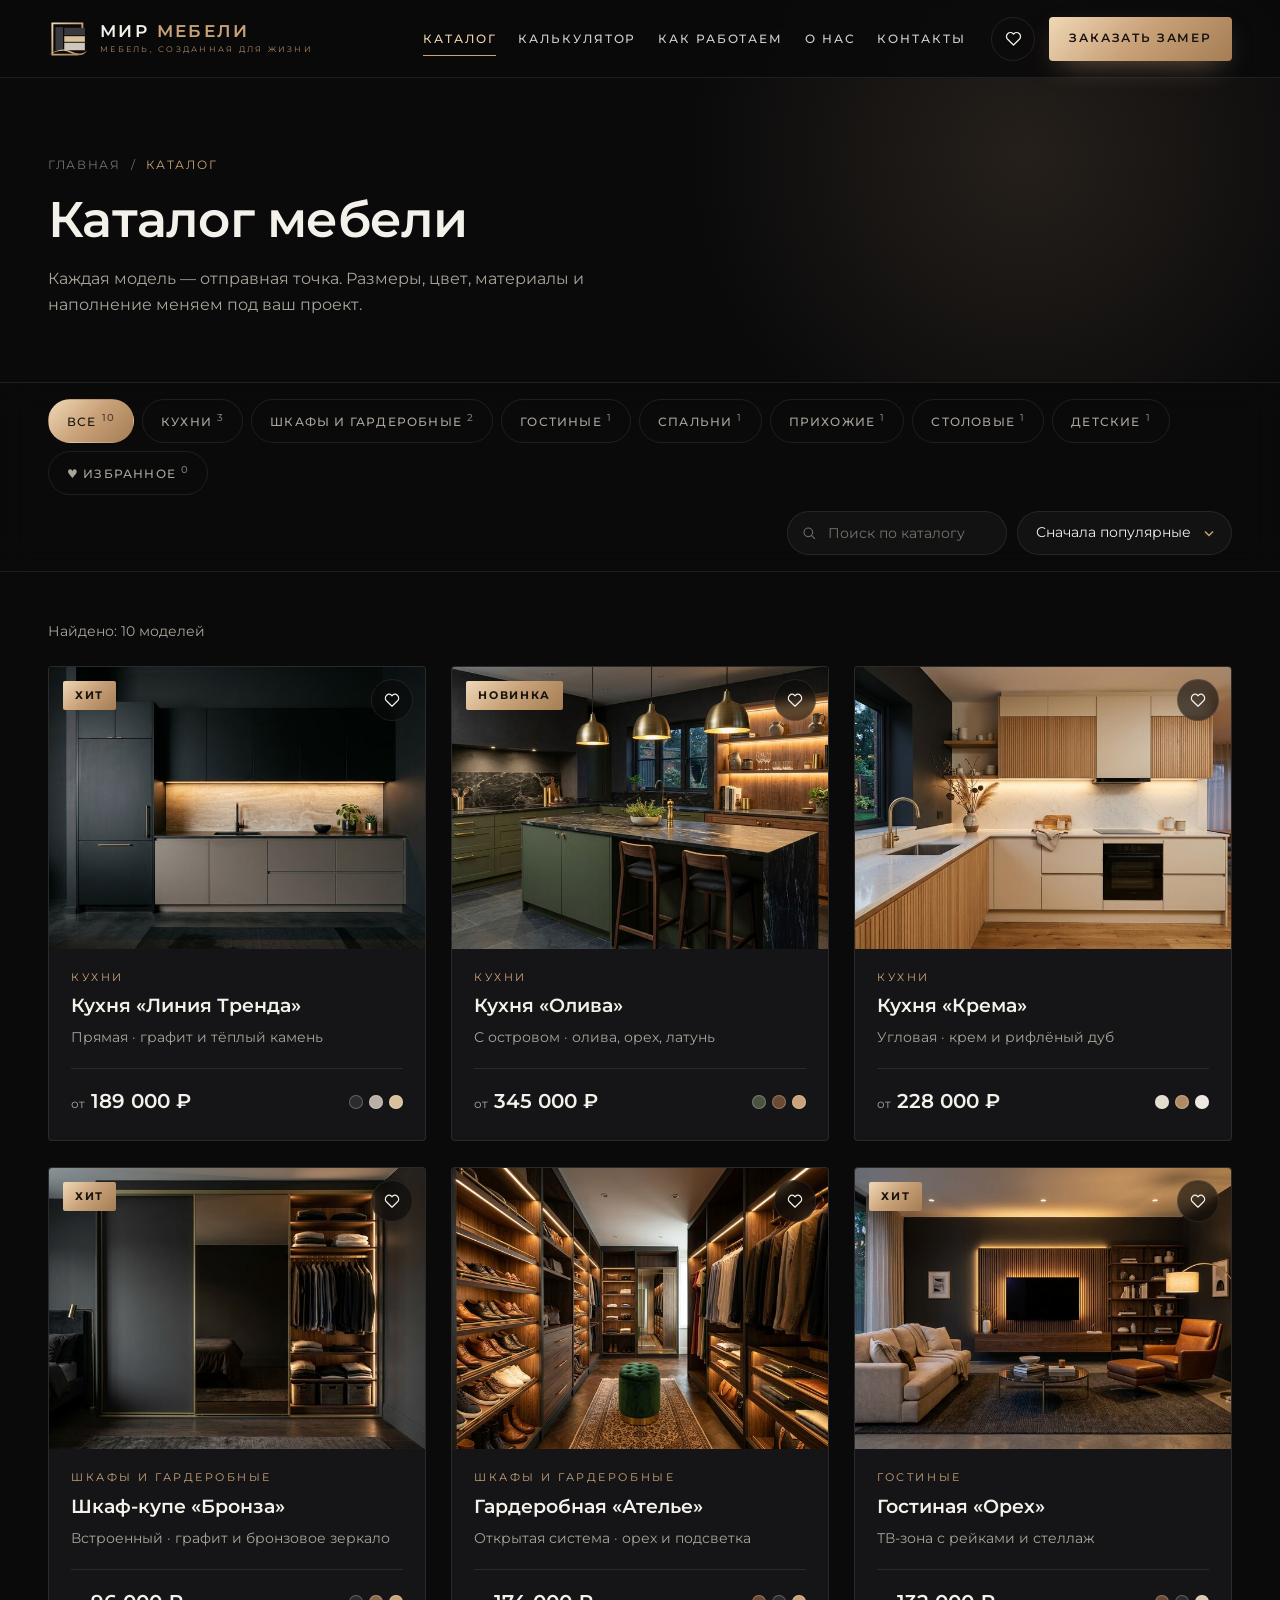
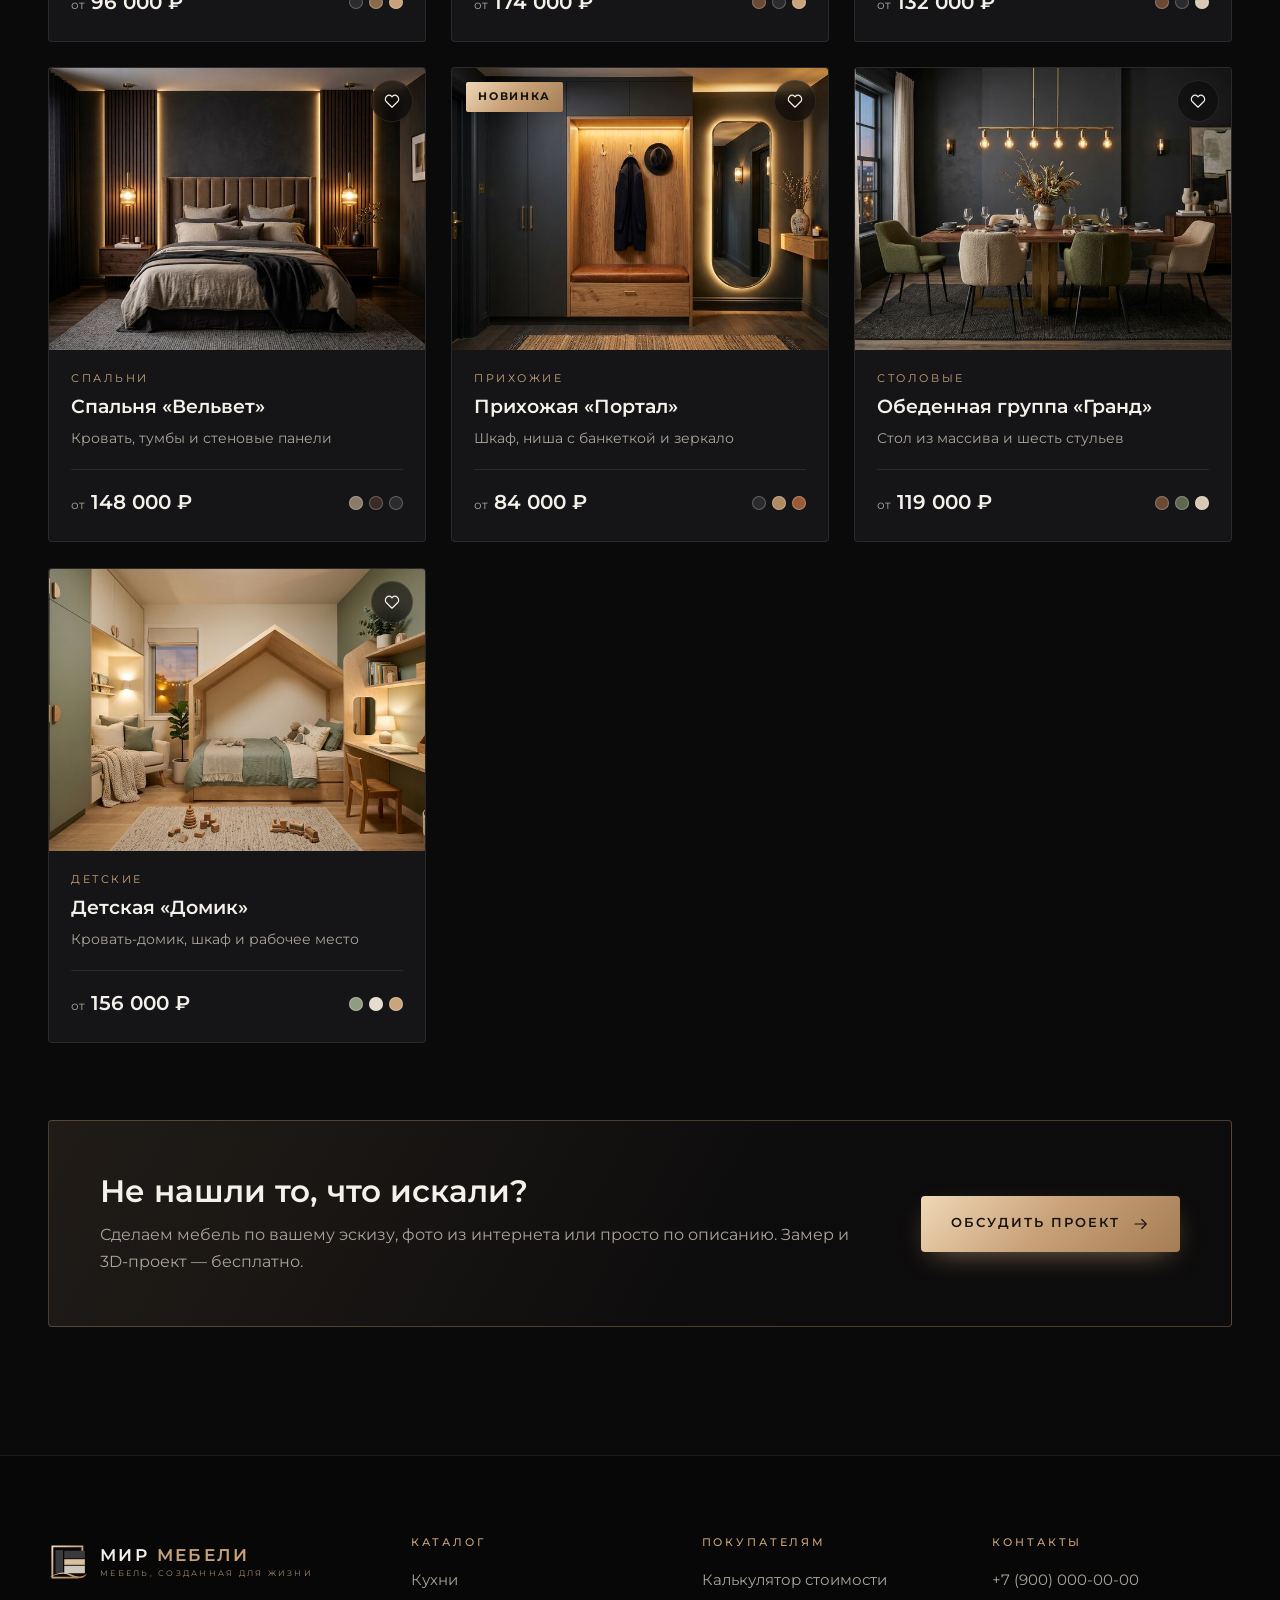
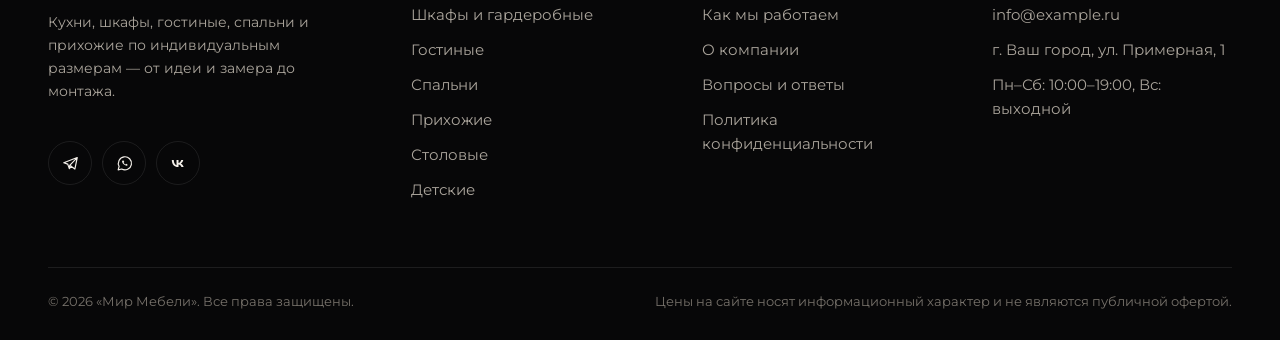
==== catalog.html @ 3d93b3b6 "Сайт «Мир Мебели»: интерактивная главная, каталог, политика конфиденциальности Co-authored-by: arena" ====
<!DOCTYPE html>
<html lang="ru">
<head>
  <meta charset="utf-8">
  <meta name="viewport" content="width=device-width, initial-scale=1">
  <title>Каталог мебели — Мир Мебели</title>
  <meta name="description" content="Каталог «Мир Мебели»: кухни, шкафы и гардеробные, гостиные, спальни, прихожие, столовые и детские. Любую модель адаптируем под ваши размеры.">
  <meta name="theme-color" content="#0a0a0b">
  <meta property="og:type" content="website">
  <meta property="og:title" content="Каталог мебели — Мир Мебели">
  <meta property="og:description" content="Каталог «Мир Мебели»: кухни, шкафы и гардеробные, гостиные, спальни, прихожие, столовые и детские. Любую модель адаптируем под ваши размеры.">
  <meta property="og:image" content="assets/img/kitchen-graphite.jpg">
  <link rel="icon" href="favicon.svg" type="image/svg+xml">
  <link rel="preload" href="assets/fonts/montserrat-cyrillic-wght-normal.woff2" as="font" type="font/woff2" crossorigin>
  <link rel="stylesheet" href="css/style.css">
  <script>document.documentElement.classList.add('js')</script>
</head>
<body>
<svg width="0" height="0" style="position:absolute" aria-hidden="true" focusable="false">
  <defs>
    <linearGradient id="lg-gold" x1="0" y1="0" x2="1" y2="1">
      <stop offset="0" stop-color="#f0d8b6"/><stop offset=".5" stop-color="#c9a27a"/><stop offset="1" stop-color="#a07850"/>
    </linearGradient>
    <symbol id="i-logo" viewBox="0 0 64 64">
      <path d="M55 15V7H7v50h41" fill="none" stroke="url(#lg-gold)" stroke-width="3"/>
      <rect x="12" y="13" width="12" height="37" fill="#3a3a3e"/>
      <rect x="26" y="14" width="33" height="12" fill="#3a3a3e"/>
      <rect x="26" y="27.5" width="33" height="9" fill="#d9bf9a"/>
      <rect x="26" y="38" width="33" height="12" fill="#cfc7bc"/>
      <path d="M1 57c9-5 17-9 26-8s15 6 23 6c6 0 10-2 13-5-3 5-7 8-13 8-9 0-15-6-23-7S10 53 1 57z" fill="url(#lg-gold)"/>
    </symbol>
    <symbol id="i-arrow" viewBox="0 0 24 24"><path d="M4 12h15m-6-6 6 6-6 6" fill="none" stroke="currentColor" stroke-width="1.6" stroke-linecap="round" stroke-linejoin="round"/></symbol>
    <symbol id="i-heart" viewBox="0 0 24 24"><path d="M12 20.3 4.6 13a4.9 4.9 0 0 1 0-7 5 5 0 0 1 7 0l.4.5.4-.5a5 5 0 0 1 7 0 4.9 4.9 0 0 1 0 7z" stroke="currentColor" stroke-width="1.6" stroke-linejoin="round"/></symbol>
    <symbol id="i-phone" viewBox="0 0 24 24"><path d="M6.5 3.5h3l1.5 4-2 1.4a12 12 0 0 0 6.1 6.100l1.4-2 4 1.500v3a2 2 0 0 1-2.2 2A17 17 0 0 1 4.5 5.700a2 2 0 0 1 2-2.200z" fill="none" stroke="currentColor" stroke-width="1.6" stroke-linejoin="round"/></symbol>
    <symbol id="i-mail" viewBox="0 0 24 24"><path d="M3.5 6h17v12h-17zm0 .500 8.5 6.5 8.5-6.5" fill="none" stroke="currentColor" stroke-width="1.6" stroke-linejoin="round"/></symbol>
    <symbol id="i-pin" viewBox="0 0 24 24"><path d="M12 21s7-6.2 7-11.500a7 7 0 0 0-14 0C5 14.8 12 21 12 21z" fill="none" stroke="currentColor" stroke-width="1.6" stroke-linejoin="round"/><circle cx="12" cy="9.5" r="2.5" fill="none" stroke="currentColor" stroke-width="1.6"/></symbol>
    <symbol id="i-clock" viewBox="0 0 24 24"><circle cx="12" cy="12" r="8.5" fill="none" stroke="currentColor" stroke-width="1.6"/><path d="M12 7.500V12l3 2" fill="none" stroke="currentColor" stroke-width="1.6" stroke-linecap="round"/></symbol>
    <symbol id="i-close" viewBox="0 0 24 24"><path d="m5 5 14 14M19 5 5 19" fill="none" stroke="currentColor" stroke-width="1.6" stroke-linecap="round"/></symbol>
    <symbol id="i-check" viewBox="0 0 24 24"><path d="m5 12.5 4.5 4.500L19 7.5" fill="none" stroke="currentColor" stroke-width="1.8" stroke-linecap="round" stroke-linejoin="round"/></symbol>
    <symbol id="i-up" viewBox="0 0 24 24"><path d="M12 20V5m-6 6 6-6 6 6" fill="none" stroke="currentColor" stroke-width="1.6" stroke-linecap="round" stroke-linejoin="round"/></symbol>
    <symbol id="i-search" viewBox="0 0 24 24"><circle cx="11" cy="11" r="6.5" fill="none" stroke="currentColor" stroke-width="1.6"/><path d="m16 16 4.5 4.5" stroke="currentColor" stroke-width="1.6" stroke-linecap="round"/></symbol>
    <symbol id="i-bulb" viewBox="0 0 24 24"><path d="M9 17.500h6M10 20.500h4M12 3.500a6 6 0 0 0-3.5 10.900c.600.5 1 1.2 1 2v1.100h5v-1.100c0-.800.4-1.5 1-2A6 6 0 0 0 12 3.500z" fill="none" stroke="currentColor" stroke-width="1.6" stroke-linecap="round" stroke-linejoin="round"/></symbol>
    <symbol id="i-shuffle" viewBox="0 0 24 24"><path d="M3 7h3.500c1.5 0 2.8.700 3.6 1.900l3.8 6.200c.800 1.2 2.1 1.9 3.6 1.900H21m-3-3 3 3-3 3M3 17h3.500c1.2 0 2.3-.500 3.1-1.300M14.4 8.300c.800-.800 1.9-1.3 3.1-1.300H21m-3-3 3 3-3 3" fill="none" stroke="currentColor" stroke-width="1.6" stroke-linecap="round" stroke-linejoin="round"/></symbol>
    <symbol id="i-tg" viewBox="0 0 24 24"><path d="M20.5 4.5 3.5 11l5 1.800m12-8.3-9.5 9.800m9.5-9.8-3 14.5-6.5-4.700m0 0-.500 4.2 2.7-2.800M8.5 12.800l2 5.7" fill="none" stroke="currentColor" stroke-width="1.5" stroke-linejoin="round" stroke-linecap="round"/></symbol>
    <symbol id="i-wa" viewBox="0 0 24 24"><path d="M4 20l1.2-4.300A8.3 8.3 0 1 1 8.4 19z" fill="none" stroke="currentColor" stroke-width="1.5" stroke-linejoin="round"/><path d="M9 8.500c-.300 1.5.5 3.2 2 4.600s3 2 4.5 1.700l.300-1.5-1.8-.900-.800.800c-.800-.300-1.9-1.3-2.3-2.200l.800-.800-.900-1.900z" fill="currentColor"/></symbol>
    <symbol id="i-vk" viewBox="0 0 24 24"><path d="M3.5 7.500c.200 5.5 3.2 9 8 9h.500v-3.200c1.8.2 3.1 1.5 3.7 3.200h2.800c-.700-2.5-2.4-3.9-3.5-4.4 1.1-.700 2.6-2.2 3-4.600h-2.500c-.500 1.9-2 3.6-3.5 3.800V7.500H9.500v6.600C8 13.7 6.1 11.9 6 7.500z" fill="currentColor"/></symbol>
    <symbol id="i-ruler" viewBox="0 0 48 48"><path d="M6 31 31 6l11 11-25 25zM13 24l4 4m1-9 3 3m2-8 4 4m1-9 3 3" fill="none" stroke="currentColor" stroke-width="1.8" stroke-linejoin="round" stroke-linecap="round"/></symbol>
    <symbol id="i-cube" viewBox="0 0 48 48"><path d="M24 5 7 14.500v19L24 43l17-9.500v-19zM7 14.5 24 24l17-9.500M24 24v19" fill="none" stroke="currentColor" stroke-width="1.8" stroke-linejoin="round"/></symbol>
    <symbol id="i-truck" viewBox="0 0 48 48"><path d="M4 12h24v21H4zm24 7h8l8 8v6H28z" fill="none" stroke="currentColor" stroke-width="1.8" stroke-linejoin="round"/><circle cx="13" cy="35" r="4" fill="#151517" stroke="currentColor" stroke-width="1.8"/><circle cx="35" cy="35" r="4" fill="#151517" stroke="currentColor" stroke-width="1.8"/></symbol>
    <symbol id="i-shield" viewBox="0 0 48 48"><path d="M24 5 8 11v11c0 10 6.5 17.5 16 21 9.5-3.5 16-11 16-21V11z" fill="none" stroke="currentColor" stroke-width="1.8" stroke-linejoin="round"/><path d="m17 24 5 5 9-10" fill="none" stroke="currentColor" stroke-width="1.8" stroke-linecap="round" stroke-linejoin="round"/></symbol>
  </defs>
</svg>

<a class="skip-link" href="#main">Перейти к содержимому</a>
<div class="progress" aria-hidden="true"><i></i></div>

<header class="header header--solid" data-header>
  <div class="container header__inner">
    <a class="logo" href="index.html" aria-label="Мир Мебели — на главную">
        <svg class="logo__mark" aria-hidden="true"><use href="#i-logo"/></svg>
        <span class="logo__text">
          <span class="logo__name">Мир <b>Мебели</b></span>
          <span class="logo__tag">Мебель, созданная для жизни</span>
        </span>
      </a>
    <nav class="nav" aria-label="Основное меню">
      <ul class="nav__list">
          <li><a class="nav__link is-active" href="catalog.html" aria-current="page">Каталог</a></li>
          <li><a class="nav__link" href="index.html#calc">Калькулятор</a></li>
          <li><a class="nav__link" href="index.html#process">Как работаем</a></li>
          <li><a class="nav__link" href="index.html#about">О нас</a></li>
          <li><a class="nav__link" href="index.html#contacts">Контакты</a></li>
      </ul>
    </nav>
    <div class="header__actions">
      <a class="header__phone" href="tel:+79000000000" data-site="phone">+7 (900) 000-00-00</a>
      <a class="icon-btn" href="catalog.html?fav=1" aria-label="Избранное" title="Избранное">
        <svg aria-hidden="true" fill="none"><use href="#i-heart"/></svg>
        <span class="icon-btn__count" data-fav-count aria-hidden="true">0</span>
      </a>
      <button class="btn btn--gold btn--sm" type="button" data-open-request="Заявка на замер">Заказать замер</button>
      <button class="burger" type="button" aria-label="Меню" aria-expanded="false" aria-controls="mobile-menu" data-burger><i></i><i></i><i></i></button>
    </div>
  </div>
</header>

<div class="mobile-menu" id="mobile-menu" data-mobile-menu>
  <nav aria-label="Мобильное меню">
    <ul class="mobile-menu__list">
      <li><a href="catalog.html"><span>01</span>Каталог</a></li>
      <li><a href="index.html#calc"><span>02</span>Калькулятор</a></li>
      <li><a href="index.html#process"><span>03</span>Как работаем</a></li>
      <li><a href="index.html#about"><span>04</span>О нас</a></li>
      <li><a href="index.html#contacts"><span>05</span>Контакты</a></li>
    </ul>
  </nav>
  <div class="mobile-menu__foot">
    <a class="mobile-menu__phone" href="tel:+79000000000" data-site="phone">+7 (900) 000-00-00</a>
    <button class="btn btn--gold btn--block" type="button" data-open-request="Заявка на замер">Заказать замер</button>
  </div>
</div>

<main id="main">
  <section class="page-head">
    <div class="container page-head__inner">
      <nav class="crumbs" aria-label="Хлебные крошки"><a href="index.html">Главная</a><span aria-hidden="true">/</span><span aria-current="page" data-catalog-crumb>Каталог</span></nav>
      <h1 class="h2" data-catalog-title>Каталог мебели</h1>
      <p class="lead">Каждая модель — отправная точка. Размеры, цвет, материалы и наполнение меняем под ваш проект.</p>
    </div>
  </section>

  <div class="toolbar">
    <div class="container toolbar__inner">
      <div class="tabs" data-catalog-tabs aria-label="Категории"></div>
      <div class="toolbar__right">
        <label class="search"><span class="visually-hidden">Поиск по каталогу</span><svg aria-hidden="true"><use href="#i-search"/></svg><input class="input" type="search" placeholder="Поиск по каталогу" data-catalog-search></label>
        <label><span class="visually-hidden">Сортировка</span>
          <select class="select" data-catalog-sort>
            <option value="popular">Сначала популярные</option>
            <option value="price-asc">Сначала дешевле</option>
            <option value="price-desc">Сначала дороже</option>
            <option value="name">По названию</option>
          </select>
        </label>
      </div>
    </div>
  </div>

  <section class="section" style="padding-top:clamp(28px,4vw,48px)">
    <div class="container">
      <div class="catalog-meta"><span data-catalog-count aria-live="polite"></span></div>
      <div class="grid-products" data-catalog-grid></div>
      <noscript><p class="muted">Для работы каталога включите JavaScript в браузере.</p></noscript>

      <div class="banner" data-reveal>
        <div style="display:grid;gap:12px">
          <h2 class="h3" style="font-size:clamp(22px,2.4vw,32px)">Не нашли то, что искали?</h2>
          <p class="muted">Сделаем мебель по вашему эскизу, фото из интернета или просто по описанию. Замер и 3D-проект — бесплатно.</p>
        </div>
        <button class="btn btn--gold" type="button" data-open-request="Мебель по моему проекту">Обсудить проект <svg class="i-arrow" aria-hidden="true"><use href="#i-arrow"/></svg></button>
      </div>
    </div>
  </section>
</main>

<footer class="footer">
  <div class="container">
    <div class="footer__top">
      <div class="footer__brand">
        <a class="logo" href="index.html" aria-label="Мир Мебели — на главную">
        <svg class="logo__mark" aria-hidden="true"><use href="#i-logo"/></svg>
        <span class="logo__text">
          <span class="logo__name">Мир <b>Мебели</b></span>
          <span class="logo__tag">Мебель, созданная для жизни</span>
        </span>
      </a>
        <p>Кухни, шкафы, гостиные, спальни и прихожие по индивидуальным размерам — от идеи и замера до монтажа.</p>
        <div class="socials" data-socials>
          <a class="icon-btn" href="#" data-social="telegram" aria-label="Telegram" target="_blank" rel="noopener"><svg aria-hidden="true"><use href="#i-tg"/></svg></a>
          <a class="icon-btn" href="#" data-social="whatsapp" aria-label="WhatsApp" target="_blank" rel="noopener"><svg aria-hidden="true"><use href="#i-wa"/></svg></a>
          <a class="icon-btn" href="#" data-social="vk" aria-label="ВКонтакте" target="_blank" rel="noopener"><svg aria-hidden="true"><use href="#i-vk"/></svg></a>
        </div>
      </div>
      <div>
        <h4>Каталог</h4>
        <ul class="footer__links">
          <li><a href="catalog.html?cat=kitchen">Кухни</a></li>
          <li><a href="catalog.html?cat=wardrobe">Шкафы и гардеробные</a></li>
          <li><a href="catalog.html?cat=living">Гостиные</a></li>
          <li><a href="catalog.html?cat=bedroom">Спальни</a></li>
          <li><a href="catalog.html?cat=hallway">Прихожие</a></li>
          <li><a href="catalog.html?cat=dining">Столовые</a></li>
          <li><a href="catalog.html?cat=kids">Детские</a></li>
        </ul>
      </div>
      <div>
        <h4>Покупателям</h4>
        <ul class="footer__links">
          <li><a href="index.html#calc">Калькулятор стоимости</a></li>
          <li><a href="index.html#process">Как мы работаем</a></li>
          <li><a href="index.html#about">О компании</a></li>
          <li><a href="index.html#faq">Вопросы и ответы</a></li>
          <li><a href="privacy.html">Политика конфиденциальности</a></li>
        </ul>
      </div>
      <div>
        <h4>Контакты</h4>
        <ul class="footer__links">
          <li><a href="tel:+79000000000" data-site="phone">+7 (900) 000-00-00</a></li>
          <li><a href="mailto:info@example.ru" data-site="email">info@example.ru</a></li>
          <li><span class="muted" data-site="address">г. Ваш город, ул. Примерная, 1</span></li>
          <li><span class="muted" data-site="hours">Пн–Сб: 10:00–19:00, Вс: выходной</span></li>
        </ul>
      </div>
    </div>
    <div class="footer__bottom">
      <span>© <span data-year>2026</span> «Мир Мебели». Все права защищены.</span>
      <span>Цены на сайте носят информационный характер и не являются публичной офертой.</span>
    </div>
  </div>
</footer>

<button class="to-top" type="button" aria-label="Наверх" data-to-top><svg aria-hidden="true"><use href="#i-up"/></svg></button>

<script src="js/config.js"></script>
<script src="js/data.js"></script>
<script src="js/main.js"></script>
<script src="js/catalog.js"></script>
</body>
</html>
---- css/style.css ----
/* ==========================================================================
   МИР МЕБЕЛИ — стили
   Палитра и характер взяты из логотипа: чёрный фон, тёплое золото, тонкая
   рамка с «разрывом» и плавная волна.
   ========================================================================== */

/* ---------- Шрифты (лежат локально, сайт не зависит от внешних сервисов) -- */
@font-face {
  font-family: 'Montserrat';
  src: url('../assets/fonts/montserrat-cyrillic-wght-normal.woff2') format('woff2-variations');
  font-weight: 100 900; font-style: normal; font-display: swap;
  unicode-range: U+0301, U+0400-045F, U+0490-0491, U+04B0-04B1, U+2116;
}
@font-face {
  font-family: 'Montserrat';
  src: url('../assets/fonts/montserrat-latin-ext-wght-normal.woff2') format('woff2-variations');
  font-weight: 100 900; font-style: normal; font-display: swap;
  unicode-range: U+0100-02BA, U+02BD-02C5, U+02C7-02CC, U+02CE-02D7, U+02DD-02FF, U+0304, U+0308, U+0329, U+1D00-1DBF, U+1E00-1E9F, U+1EF2-1EFF, U+2020, U+20A0-20AB, U+20AD-20C0, U+2113, U+2C60-2C7F, U+A720-A7FF;
}
@font-face {
  font-family: 'Montserrat';
  src: url('../assets/fonts/montserrat-latin-wght-normal.woff2') format('woff2-variations');
  font-weight: 100 900; font-style: normal; font-display: swap;
  unicode-range: U+0000-00FF, U+0131, U+0152-0153, U+02BB-02BC, U+02C6, U+02DA, U+02DC, U+2000-206F, U+20AC, U+2122, U+2191, U+2193, U+2212, U+2215, U+FEFF, U+FFFD;
}
@font-face {
  font-family: 'Cormorant Garamond';
  src: url('../assets/fonts/cormorant-garamond-cyrillic-wght-italic.woff2') format('woff2-variations');
  font-weight: 300 700; font-style: italic; font-display: swap;
  unicode-range: U+0301, U+0400-045F, U+0490-0491, U+04B0-04B1, U+2116;
}
@font-face {
  font-family: 'Cormorant Garamond';
  src: url('../assets/fonts/cormorant-garamond-latin-wght-italic.woff2') format('woff2-variations');
  font-weight: 300 700; font-style: italic; font-display: swap;
  unicode-range: U+0000-00FF, U+0131, U+0152-0153, U+02BB-02BC, U+02C6, U+02DA, U+02DC, U+2000-206F, U+20AC, U+2122, U+2191, U+2193, U+2212, U+2215, U+FEFF, U+FFFD;
}

/* ---------- Переменные ---------------------------------------------------- */
:root {
  --bg: #0a0a0b;
  --bg-2: #0f0f11;
  --surface: #151517;
  --surface-2: #1c1c1f;
  --line: rgba(255, 255, 255, .09);
  --line-gold: rgba(201, 162, 122, .32);

  --gold: #c9a27a;
  --gold-light: #ecd2ae;
  --gold-dark: #9a7550;
  --grad-gold: linear-gradient(135deg, #f0d8b6 0%, #c9a27a 48%, #a57d55 100%);

  --text: #f4f0ea;
  --muted: #aaa49b;
  --dim: #77726b;

  --font: 'Montserrat', 'Segoe UI', system-ui, -apple-system, Arial, sans-serif;
  --serif: 'Cormorant Garamond', 'Georgia', 'Times New Roman', serif;

  --r: 4px;
  --container: 1280px;
  --gutter: clamp(20px, 4vw, 48px);
  --header-h: 78px;
  --section: clamp(72px, 10vw, 140px);
  --ease: cubic-bezier(.2, .7, .2, 1);
}

/* ---------- База ----------------------------------------------------------- */
*, *::before, *::after { box-sizing: border-box; }
html { scroll-behavior: smooth; scroll-padding-top: calc(var(--header-h) + 12px); -webkit-text-size-adjust: 100%; }
body {
  margin: 0;
  background: var(--bg);
  color: var(--text);
  font-family: var(--font);
  font-size: 16px;
  line-height: 1.65;
  font-weight: 400;
  -webkit-font-smoothing: antialiased;
  overflow-x: hidden;
  overflow-x: clip;
}
body.is-locked { overflow: hidden; }
img, svg { display: block; max-width: 100%; }
img { height: auto; }
a { color: inherit; text-decoration: none; }
button, input, select, textarea { font: inherit; color: inherit; }
button { background: none; border: 0; padding: 0; cursor: pointer; }
h1, h2, h3, h4, p, ul, ol, dl, dd, figure { margin: 0; }
ul, ol { padding: 0; list-style: none; }
::selection { background: var(--gold); color: #111; }
:focus-visible { outline: 2px solid var(--gold-light); outline-offset: 3px; border-radius: 2px; }
[hidden] { display: none !important; }

.container { width: 100%; max-width: calc(var(--container) + var(--gutter) * 2); margin-inline: auto; padding-inline: var(--gutter); }
.section { padding-block: var(--section); position: relative; }
.section--alt { background: var(--bg-2); }
.visually-hidden { position: absolute; width: 1px; height: 1px; overflow: hidden; clip: rect(0 0 0 0); white-space: nowrap; }
.skip-link { position: fixed; left: 16px; top: -60px; z-index: 200; background: var(--gold); color: #111; padding: 10px 16px; border-radius: var(--r); font-weight: 600; transition: top .2s; }
.skip-link:focus { top: 16px; }

/* ---------- Типографика ----------------------------------------------------- */
.eyebrow {
  display: inline-flex; align-items: center; gap: 16px;
  font-size: 12px; font-weight: 500; letter-spacing: .32em; text-transform: uppercase;
  color: var(--gold);
}
.eyebrow::before { content: ''; width: 44px; height: 1px; background: var(--gold); opacity: .8; }
.eyebrow--center::after { content: ''; width: 44px; height: 1px; background: var(--gold); opacity: .8; }

.h1 { font-size: clamp(38px, 5.6vw, 82px); line-height: 1.04; font-weight: 600; letter-spacing: -.02em; }
.h2 { font-size: clamp(30px, 3.9vw, 54px); line-height: 1.1; font-weight: 600; letter-spacing: -.015em; }
.h3 { font-size: clamp(19px, 1.6vw, 23px); line-height: 1.25; font-weight: 600; }
.accent {
  font-family: var(--serif); font-style: italic; font-weight: 500; letter-spacing: 0;
  background: var(--grad-gold); -webkit-background-clip: text; background-clip: text; color: transparent;
  padding-right: .08em; font-size: 1.14em; line-height: .9; white-space: nowrap;
}
.lead { font-size: clamp(16px, 1.25vw, 18.5px); color: var(--muted); max-width: 56ch; }
.muted { color: var(--muted); }

.section-head { display: grid; gap: 18px; margin-bottom: clamp(36px, 5vw, 64px); max-width: 780px; }
.section-head--center { text-align: center; margin-inline: auto; justify-items: center; }
.section-head--row { max-width: none; grid-template-columns: 1fr auto; align-items: end; column-gap: 40px; }
.section-head--row > .eyebrow { grid-column: 1 / -1; justify-self: start; }
.section-head--wide { max-width: none; }

/* ---------- Кнопки ---------------------------------------------------------- */
.btn {
  --btn-h: 56px;
  position: relative; display: inline-flex; align-items: center; justify-content: center; gap: 12px;
  min-height: var(--btn-h); padding: 0 30px;
  font-size: 12.5px; font-weight: 600; letter-spacing: .16em; text-transform: uppercase; white-space: nowrap;
  border-radius: var(--r); overflow: hidden; isolation: isolate;
  transition: transform .35s var(--ease), box-shadow .35s var(--ease), color .3s, border-color .3s, background-color .3s;
}
.btn svg { width: 18px; height: 18px; flex: none; transition: transform .35s var(--ease); }
.btn:hover svg.i-arrow { transform: translateX(5px); }
.btn--gold { background: var(--grad-gold); color: #17130f; box-shadow: 0 10px 30px -12px rgba(201, 162, 122, .7); }
.btn--gold::after {
  content: ''; position: absolute; inset: 0; z-index: -1;
  background: linear-gradient(110deg, transparent 30%, rgba(255, 255, 255, .55) 50%, transparent 70%);
  transform: translateX(-120%); transition: transform .8s var(--ease);
}
.btn--gold:hover { transform: translateY(-2px); box-shadow: 0 18px 40px -14px rgba(201, 162, 122, .85); }
.btn--gold:hover::after { transform: translateX(120%); }
.btn--line { border: 1px solid var(--line-gold); color: var(--text); }
.btn--line:hover { border-color: var(--gold); color: var(--gold-light); background: rgba(201, 162, 122, .07); }
.btn--sm { --btn-h: 44px; padding: 0 20px; font-size: 11.5px; }
.btn--block { width: 100%; }
.btn[disabled] { opacity: .6; pointer-events: none; }

.link-arrow { display: inline-flex; align-items: center; gap: 10px; font-size: 12.5px; font-weight: 600; letter-spacing: .16em; text-transform: uppercase; color: var(--gold); }
.link-arrow svg { width: 18px; height: 18px; transition: transform .35s var(--ease); }
.link-arrow:hover svg { transform: translateX(6px); }

/* ---------- Появление при скролле ------------------------------------------ */
.js [data-reveal] { opacity: 0; transform: translateY(28px); transition: opacity .9s var(--ease), transform .9s var(--ease); transition-delay: var(--d, 0s); }
.js [data-reveal="left"] { transform: translateX(-36px); }
.js [data-reveal="right"] { transform: translateX(36px); }
.js [data-reveal="zoom"] { transform: scale(.96); }
.js [data-reveal].is-in { opacity: 1; transform: none; }

/* ---------- Полоса прогресса чтения ----------------------------------------- */
.progress { position: fixed; inset: 0 0 auto 0; height: 2px; z-index: 120; pointer-events: none; }
.progress i { display: block; height: 100%; width: 100%; background: var(--grad-gold); transform-origin: 0 50%; transform: scaleX(var(--p, 0)); }

/* ---------- Шапка ----------------------------------------------------------- */
.header {
  position: fixed; inset: 0 0 auto 0; z-index: 100; height: var(--header-h);
  display: flex; align-items: center;
  border-bottom: 1px solid transparent;
  transition: background-color .4s, border-color .4s, height .4s var(--ease), transform .4s var(--ease);
}
.header.is-scrolled, .header--solid { background: rgba(10, 10, 11, .86); -webkit-backdrop-filter: blur(16px) saturate(140%); backdrop-filter: blur(16px) saturate(140%); border-color: var(--line); }
.header.is-scrolled { height: 66px; }
.header__inner { display: flex; align-items: center; gap: clamp(14px, 2vw, 32px); }

.logo { display: inline-flex; align-items: center; gap: 12px; flex: none; }
.logo__mark { width: 40px; height: 40px; flex: none; }
.logo__text { display: grid; line-height: 1; }
.logo__name { font-size: 17px; font-weight: 600; letter-spacing: .14em; text-transform: uppercase; white-space: nowrap; }
.logo__name b { font-weight: 600; color: var(--gold); }
.logo__tag { margin-top: 6px; font-size: 7.5px; letter-spacing: .3em; text-transform: uppercase; color: var(--gold); opacity: .85; white-space: nowrap; }

.nav { margin-left: auto; }
.nav__list { display: flex; gap: clamp(14px, 1.7vw, 26px); }
.nav__link { position: relative; display: block; white-space: nowrap; padding: 8px 0; font-size: 12px; font-weight: 500; letter-spacing: .16em; text-transform: uppercase; color: var(--text); opacity: .86; transition: color .3s, opacity .3s; }
.nav__link::after { content: ''; position: absolute; left: 0; right: 0; bottom: 0; height: 1px; background: var(--gold); transform: scaleX(0); transform-origin: 100% 50%; transition: transform .45s var(--ease); }
.nav__link:hover, .nav__link.is-active { color: var(--gold-light); opacity: 1; }
.nav__link:hover::after, .nav__link.is-active::after { transform: scaleX(1); transform-origin: 0 50%; }

.header__actions { display: flex; align-items: center; gap: 14px; flex: none; }
.header__phone { font-size: 15px; font-weight: 600; letter-spacing: .02em; white-space: nowrap; transition: color .3s; }
.header__phone:hover { color: var(--gold-light); }
.icon-btn { position: relative; display: grid; place-items: center; width: 44px; height: 44px; border: 1px solid var(--line); border-radius: 50%; color: var(--text); transition: border-color .3s, color .3s, background-color .3s; }
.icon-btn:hover { border-color: var(--gold); color: var(--gold-light); }
.icon-btn svg { width: 19px; height: 19px; }
.icon-btn__count { position: absolute; top: -4px; right: -4px; min-width: 19px; height: 19px; padding: 0 5px; border-radius: 10px; background: var(--grad-gold); color: #17130f; font-size: 10.5px; font-weight: 700; line-height: 19px; text-align: center; transform: scale(0); transition: transform .35s var(--ease); }
.icon-btn__count.is-on { transform: scale(1); }

.burger { display: none; width: 44px; height: 44px; border: 1px solid var(--line); border-radius: 50%; position: relative; }
.burger i { position: absolute; left: 13px; right: 13px; height: 1.5px; background: var(--text); transition: transform .4s var(--ease), top .4s var(--ease), opacity .3s; }
.burger i:nth-child(1) { top: 16px; }
.burger i:nth-child(2) { top: 21px; }
.burger i:nth-child(3) { top: 26px; }
.burger[aria-expanded="true"] i:nth-child(1) { top: 21px; transform: rotate(45deg); }
.burger[aria-expanded="true"] i:nth-child(2) { opacity: 0; }
.burger[aria-expanded="true"] i:nth-child(3) { top: 21px; transform: rotate(-45deg); }

.mobile-menu {
  position: fixed; inset: 0; z-index: 90; padding: calc(var(--header-h) + 24px) var(--gutter) 32px;
  background: rgba(10, 10, 11, .97); -webkit-backdrop-filter: blur(20px); backdrop-filter: blur(20px);
  display: flex; flex-direction: column; gap: 28px; overflow-y: auto;
  opacity: 0; visibility: hidden; transform: translateY(-12px);
  transition: opacity .4s var(--ease), transform .4s var(--ease), visibility .4s;
}
.mobile-menu.is-open { opacity: 1; visibility: visible; transform: none; }
.mobile-menu__list { display: grid; }
.mobile-menu__list a { display: flex; align-items: baseline; gap: 16px; padding: 16px 0; border-bottom: 1px solid var(--line); font-size: 24px; font-weight: 500; }
.mobile-menu__list a span { font-size: 11px; color: var(--gold); letter-spacing: .2em; }
.mobile-menu__foot { margin-top: auto; display: grid; gap: 16px; }
.mobile-menu__phone { font-size: 22px; font-weight: 600; }

/* ---------- HERO ------------------------------------------------------------ */
.hero {
  position: relative; min-height: 100vh; min-height: 100svh;
  padding: calc(var(--header-h) + clamp(20px, 4vh, 56px)) 0 clamp(56px, 8vh, 96px);
  display: flex; align-items: center; overflow: hidden; isolation: isolate;
}
.hero__bg { position: absolute; inset: 0; z-index: -1; pointer-events: none; }
.hero__bg::before { /* тонкая сетка — как лист чертежа */
  content: ''; position: absolute; inset: 0;
  background-image: linear-gradient(var(--line) 1px, transparent 1px), linear-gradient(90deg, var(--line) 1px, transparent 1px);
  background-size: 88px 88px; opacity: .35;
  -webkit-mask-image: radial-gradient(ellipse 70% 70% at 70% 45%, #000 0%, transparent 75%);
  mask-image: radial-gradient(ellipse 70% 70% at 70% 45%, #000 0%, transparent 75%);
}
.hero__glow { /* свет, который идёт за курсором */
  position: absolute; left: 0; top: 0; width: 720px; height: 720px; margin: -360px 0 0 -360px; border-radius: 50%;
  background: radial-gradient(circle, rgba(201, 162, 122, .2) 0%, rgba(201, 162, 122, .07) 35%, transparent 65%);
  transform: translate3d(var(--gx, 70vw), var(--gy, 40vh), 0);
  transition: transform .9s var(--ease);
}
.hero__inner { display: grid; grid-template-columns: minmax(0, .92fr) minmax(0, 1.08fr); gap: clamp(24px, 4vw, 72px); align-items: center; }
.hero__copy { display: grid; gap: 26px; justify-items: start; }
.hero__title span.line { display: block; overflow: hidden; padding-bottom: .12em; margin-bottom: -.12em; }
.hero__title span.line > span { display: inline-block; }
.js .hero__title span.line > span { transform: translateY(110%); animation: rise 1.1s var(--ease) forwards; animation-delay: calc(.15s + var(--i, 0) * .12s); }
@keyframes rise { to { transform: none; } }
.js .hero__fade { opacity: 0; animation: fadeUp 1s var(--ease) forwards; animation-delay: var(--d, .6s); }
@keyframes fadeUp { from { opacity: 0; transform: translateY(18px); } to { opacity: 1; transform: none; } }
.hero__cta { display: flex; flex-wrap: wrap; gap: 14px; }
.hero__facts { display: grid; grid-template-columns: repeat(3, auto); gap: clamp(20px, 3vw, 44px); margin-top: 10px; padding-top: 26px; border-top: 1px solid var(--line); }
.fact__num { font-size: clamp(24px, 2.4vw, 34px); font-weight: 600; line-height: 1; color: var(--gold-light); white-space: nowrap; }
.fact__num small { font-size: .5em; font-weight: 500; letter-spacing: .06em; margin-left: 4px; }
.fact__label { margin-top: 8px; font-size: 12px; line-height: 1.4; color: var(--muted); max-width: 16ch; }


/* ---------- Интерактивная кухня -------------------------------------------- */
.kitchen { position: relative; perspective: 1400px; }
.kitchen__stage {
  position: relative; transform-style: preserve-3d;
  transform: rotateX(var(--rx, 0deg)) rotateY(var(--ry, 0deg));
  transition: transform .5s var(--ease);
}
.kitchen__svg { width: 100%; height: auto; overflow: visible; filter: drop-shadow(0 40px 50px rgba(0, 0, 0, .55)); }
.kitchen__svg {
  --k-top: #2b2b2e; --k-base: #b8b0a6; --k-stone: #d9bf9a; --k-counter: #1d1d20;
}
.k-fill-top { fill: var(--k-top); transition: fill .6s var(--ease); }
.k-fill-base { fill: var(--k-base); transition: fill .6s var(--ease); }
.k-fill-stone { fill: var(--k-stone); transition: fill .6s var(--ease); }
.k-fill-counter { fill: var(--k-counter); transition: fill .6s var(--ease); }

.k-door { cursor: pointer; transform-box: fill-box; transform-origin: 0% 50%; transition: transform .75s var(--ease), filter .75s var(--ease); outline: none; }
.k-door[data-hinge="r"] { transform-origin: 100% 50%; }
.k-door .k-door__hl { fill: #fff; opacity: 0; transition: opacity .3s; }
.k-door:hover .k-door__hl, .k-door:focus-visible .k-door__hl { opacity: .09; }
.k-door:focus-visible .k-door__hl { stroke: var(--gold-light); stroke-width: 2; opacity: .18; }
.k-door.is-open { transform: scaleX(.15) skewY(-6deg); filter: brightness(.7); }
.k-door[data-hinge="r"].is-open { transform: scaleX(.15) skewY(6deg); }

.k-light { transition: opacity .7s var(--ease); }
.kitchen.is-dark .k-light { opacity: 0; }
.k-wave { pointer-events: none; }
.k-frame { stroke-dasharray: 1400; stroke-dashoffset: 0; }

.js .k-frame { stroke-dashoffset: 1400; animation: draw 2s .2s var(--ease) forwards; }
@keyframes draw { to { stroke-dashoffset: 0; } }
.js .k-part { opacity: 0; transform: translateY(16px); animation: fadeUp .9s var(--ease) forwards; animation-delay: calc(.7s + var(--i, 0) * .14s); }
.js .k-wave { opacity: 0; animation: waveIn 1.3s 1.5s var(--ease) forwards; transform-box: fill-box; transform-origin: 0 50%; }
@keyframes waveIn { from { opacity: 0; transform: scaleX(.2); } to { opacity: 1; transform: none; } }
.js .k-light--intro { animation: ledOn 1.2s 1.9s both; }
@keyframes ledOn { 0% { opacity: 0; } 20% { opacity: .9; } 30% { opacity: .2; } 45% { opacity: 1; } 55% { opacity: .5; } 100% { opacity: 1; } }

.kitchen__hint {
  position: absolute; right: 2%; top: 2%; display: inline-flex; align-items: center; gap: 10px;
  padding: 9px 14px; border: 1px solid var(--line-gold); border-radius: 40px; background: rgba(10, 10, 11, .7);
  font-size: 11.5px; letter-spacing: .04em; color: var(--gold-light);
  -webkit-backdrop-filter: blur(8px); backdrop-filter: blur(8px);
  transition: opacity .5s, transform .5s var(--ease);
}
.kitchen__hint.is-hidden { opacity: 0; transform: translateY(-6px); pointer-events: none; }
.pulse { position: relative; width: 8px; height: 8px; border-radius: 50%; background: var(--gold-light); flex: none; }
.pulse::after { content: ''; position: absolute; inset: -5px; border-radius: 50%; border: 1px solid var(--gold-light); animation: pulse 1.8s ease-out infinite; }
@keyframes pulse { from { transform: scale(.5); opacity: 1; } to { transform: scale(1.9); opacity: 0; } }

.cfg {
  position: relative; margin-top: -8px; display: grid; grid-template-columns: 1fr auto; gap: 18px 28px; align-items: center;
  padding: 20px 24px; border: 1px solid var(--line); border-radius: var(--r);
  background: linear-gradient(180deg, rgba(28, 28, 31, .82), rgba(18, 18, 20, .82));
  -webkit-backdrop-filter: blur(12px); backdrop-filter: blur(12px);
}
.cfg::before { content: ''; position: absolute; left: -1px; top: -1px; width: 56px; height: 56px; border-left: 2px solid var(--gold); border-top: 2px solid var(--gold); border-top-left-radius: var(--r); pointer-events: none; }
.cfg__rows { display: grid; gap: 12px; }
.cfg__row { display: grid; grid-template-columns: 74px 1fr; align-items: center; gap: 12px; }
.cfg__label { font-size: 10.5px; letter-spacing: .22em; text-transform: uppercase; color: var(--muted); }
.swatches { display: flex; flex-wrap: wrap; gap: 9px; }
.swatch { position: relative; width: 30px; height: 30px; border-radius: 50%; background: var(--c); box-shadow: inset 0 0 0 1px rgba(255, 255, 255, .22); transition: transform .3s var(--ease); }
.swatch::after { content: ''; position: absolute; inset: -5px; border-radius: 50%; border: 1.5px solid var(--gold); opacity: 0; transform: scale(.8); transition: opacity .3s, transform .3s var(--ease); }
.swatch:hover { transform: scale(1.12); }
.swatch[aria-checked="true"]::after { opacity: 1; transform: none; }
.cfg__side { display: grid; gap: 12px; justify-items: stretch; min-width: 224px; }
.cfg__tools { display: flex; gap: 10px; }
.chip-btn { flex: 1; display: inline-flex; align-items: center; justify-content: center; gap: 7px; height: 40px; padding: 0 10px; border: 1px solid var(--line); border-radius: 40px; font-size: 11.5px; font-weight: 500; letter-spacing: .06em; color: var(--muted); transition: color .3s, border-color .3s, background-color .3s; white-space: nowrap; }
.chip-btn svg { width: 16px; height: 16px; flex: none; }
.chip-btn:hover { color: var(--text); border-color: var(--line-gold); }
.chip-btn[aria-pressed="true"] { color: #17130f; background: var(--grad-gold); border-color: transparent; }
.cfg__summary { grid-column: 1 / -1; padding-top: 14px; border-top: 1px solid var(--line); font-size: 12.5px; color: var(--muted); }
.cfg__summary b { color: var(--text); font-weight: 500; }

/* ---------- Бегущая строка -------------------------------------------------- */
.marquee { border-block: 1px solid var(--line); padding: 22px 0; overflow: hidden; background: var(--bg-2); -webkit-mask-image: linear-gradient(90deg, transparent, #000 12%, #000 88%, transparent); mask-image: linear-gradient(90deg, transparent, #000 12%, #000 88%, transparent); }
.marquee__track { display: flex; width: max-content; animation: marquee 38s linear infinite; }
.marquee:hover .marquee__track { animation-play-state: paused; }
.marquee__group { display: flex; align-items: center; flex: none; }
.marquee__group span { font-size: 13px; letter-spacing: .3em; text-transform: uppercase; color: var(--muted); white-space: nowrap; padding: 0 28px; }
.marquee__group i { width: 6px; height: 6px; background: var(--gold); transform: rotate(45deg); flex: none; }
@keyframes marquee { to { transform: translateX(-50%); } }

/* ---------- Категории (бенто-сетка) ---------------------------------------- */
.bento { display: grid; grid-template-columns: repeat(4, 1fr); grid-auto-rows: clamp(200px, 20vw, 290px); gap: 16px; }
.tile { position: relative; overflow: hidden; border-radius: var(--r); background: var(--surface); isolation: isolate; display: flex; align-items: flex-end; }
.tile--xl { grid-column: span 2; grid-row: span 2; }
.tile--wide { grid-column: span 2; }
.tile img { position: absolute; inset: 0; width: 100%; height: 100%; object-fit: cover; z-index: -2; transition: transform 1.4s var(--ease), filter .8s; filter: saturate(.92) brightness(.86); }
.tile::before { content: ''; position: absolute; inset: 0; z-index: -1; background: linear-gradient(180deg, rgba(10, 10, 11, 0) 35%, rgba(10, 10, 11, .88) 100%); }
.tile::after { /* золотая рамка с разрывом — как в логотипе */
  content: ''; position: absolute; inset: 14px; opacity: 0; transform: scale(1.04); pointer-events: none;
  background:
    linear-gradient(var(--gold), var(--gold)) left top / 100% 2px no-repeat,
    linear-gradient(var(--gold), var(--gold)) left top / 2px 100% no-repeat,
    linear-gradient(var(--gold), var(--gold)) left bottom / 76% 2px no-repeat,
    linear-gradient(var(--gold), var(--gold)) right top / 2px 20% no-repeat;
  transition: opacity .5s, transform .7s var(--ease);
}
.tile:hover img, .tile:focus-visible img { transform: scale(1.07); filter: saturate(1) brightness(1); }
.tile:hover::after, .tile:focus-visible::after { opacity: 1; transform: none; }
.tile__body { position: relative; width: 100%; padding: clamp(18px, 2vw, 30px); display: flex; align-items: flex-end; justify-content: space-between; gap: 16px; }
.tile__title { font-size: clamp(18px, 1.7vw, 26px); font-weight: 600; line-height: 1.15; }
.tile--xl .tile__title { font-size: clamp(26px, 3vw, 44px); }
.tile__meta { margin-top: 6px; font-size: 12px; letter-spacing: .14em; text-transform: uppercase; color: var(--gold); }
.tile__go { flex: none; width: 46px; height: 46px; border-radius: 50%; border: 1px solid var(--line-gold); display: grid; place-items: center; color: var(--gold-light); transition: background-color .4s, color .4s, transform .5s var(--ease); }
.tile__go svg { width: 18px; height: 18px; }
.tile:hover .tile__go { background: var(--gold); color: #17130f; transform: rotate(-45deg); }

/* ---------- Интерактивный интерьер (точки на фото) ------------------------- */
.room { display: grid; grid-template-columns: minmax(0, 1fr) 340px; gap: clamp(20px, 3vw, 40px); align-items: stretch; }
.room__media { position: relative; border-radius: var(--r); overflow: hidden; background: var(--surface); aspect-ratio: 1264 / 848; }
.room__media img { width: 100%; height: 100%; object-fit: cover; transition: filter .6s; }
.room.is-focus .room__media img { filter: brightness(.72); }
.hotspot { position: absolute; left: var(--x); top: var(--y); width: 44px; height: 44px; margin: -22px 0 0 -22px; display: grid; place-items: center; border-radius: 50%; }
.hotspot::before { content: ''; position: absolute; inset: 0; border-radius: 50%; border: 1px solid var(--gold-light); animation: pulse 2.2s ease-out infinite; animation-delay: var(--delay, 0s); }
.hotspot i { position: relative; width: 22px; height: 22px; border-radius: 50%; background: rgba(10, 10, 11, .55); border: 1.5px solid var(--gold-light); display: grid; place-items: center; -webkit-backdrop-filter: blur(4px); backdrop-filter: blur(4px); transition: transform .4s var(--ease), background-color .4s; }
.hotspot i::before, .hotspot i::after { content: ''; position: absolute; background: var(--gold-light); transition: background-color .4s, transform .4s var(--ease); }
.hotspot i::before { width: 9px; height: 1.5px; }
.hotspot i::after { width: 1.5px; height: 9px; }
.hotspot:hover i, .hotspot.is-active i { transform: scale(1.35); background: var(--gold); }
.hotspot.is-active i::before, .hotspot.is-active i::after, .hotspot:hover i::before, .hotspot:hover i::after { background: #17130f; }
.hotspot.is-active i::after { transform: scaleY(0); }
.hotspot__label { position: absolute; left: 50%; bottom: calc(100% + 4px); transform: translate(-50%, 6px); padding: 6px 12px; border-radius: 30px; background: rgba(10, 10, 11, .88); border: 1px solid var(--line-gold); font-size: 11.5px; white-space: nowrap; opacity: 0; pointer-events: none; transition: opacity .3s, transform .3s var(--ease); }
.hotspot:hover .hotspot__label, .hotspot:focus-visible .hotspot__label { opacity: 1; transform: translate(-50%, 0); }

.room__panel { position: relative; display: flex; flex-direction: column; padding: clamp(22px, 2.4vw, 32px); border: 1px solid var(--line); border-radius: var(--r); background: var(--surface); }
.room__count { font-size: 12px; letter-spacing: .24em; color: var(--gold); }
.room__card { margin-top: 18px; display: grid; gap: 12px; align-content: start; flex: 1; }
.room__card.is-swap { animation: swap .5s var(--ease); }
@keyframes swap { from { opacity: 0; transform: translateY(10px); } to { opacity: 1; transform: none; } }
.room__name { font-size: 23px; font-weight: 600; line-height: 1.2; }
.room__desc { font-size: 14.5px; color: var(--muted); }
.room__price { font-size: 22px; font-weight: 600; color: var(--gold-light); }
.room__nav { margin-top: 22px; padding-top: 18px; border-top: 1px solid var(--line); display: flex; flex-wrap: wrap; gap: 8px; }
.room__nav button { padding: 7px 13px; border: 1px solid var(--line); border-radius: 30px; font-size: 12px; color: var(--muted); transition: color .3s, border-color .3s, background-color .3s; }
.room__nav button:hover { color: var(--text); border-color: var(--line-gold); }
.room__nav button.is-active { color: #17130f; background: var(--grad-gold); border-color: transparent; }
.room__panel .link-arrow { margin-top: 20px; }

/* ---------- Табы / фильтры --------------------------------------------------- */
.tabs { display: flex; flex-wrap: wrap; gap: 8px; }
.tab { padding: 10px 18px; border: 1px solid var(--line); border-radius: 40px; font-size: 12px; font-weight: 500; letter-spacing: .1em; text-transform: uppercase; color: var(--muted); transition: color .3s, border-color .3s, background-color .3s; white-space: nowrap; }
.tab:hover { color: var(--text); border-color: var(--line-gold); }
.tab[aria-selected="true"], .tab[aria-pressed="true"] { color: #17130f; background: var(--grad-gold); border-color: transparent; }
.tab sup { margin-left: 5px; font-size: 9.5px; opacity: .7; }

/* ---------- Карточки товаров ------------------------------------------------- */
.grid-products { display: grid; grid-template-columns: repeat(3, minmax(0, 1fr)); gap: clamp(16px, 2vw, 28px); }
.card { position: relative; display: flex; flex-direction: column; border: 1px solid var(--line); border-radius: var(--r); background: var(--surface); overflow: hidden; transition: border-color .4s, transform .5s var(--ease), box-shadow .5s var(--ease); }
.card.is-enter { animation: cardIn .6s var(--ease) both; animation-delay: calc(var(--i, 0) * .06s); }
@keyframes cardIn { from { opacity: 0; transform: translateY(22px); } to { opacity: 1; transform: none; } }
.card:hover { border-color: var(--line-gold); transform: translateY(-6px); box-shadow: 0 30px 50px -30px rgba(0, 0, 0, .9), 0 0 0 1px rgba(201, 162, 122, .08); }
.card__media { position: relative; aspect-ratio: 4 / 3; overflow: hidden; background: var(--surface-2); cursor: pointer; display: block; width: 100%; }
.card__media img { width: 100%; height: 100%; object-fit: cover; transition: transform 1.2s var(--ease); }
.card:hover .card__media img { transform: scale(1.06); }
.card__media::after { content: 'Быстрый просмотр'; position: absolute; left: 50%; bottom: 16px; transform: translate(-50%, 14px); padding: 9px 18px; border-radius: 30px; background: rgba(10, 10, 11, .78); border: 1px solid var(--line-gold); color: var(--gold-light); font-size: 11px; letter-spacing: .16em; text-transform: uppercase; white-space: nowrap; opacity: 0; transition: opacity .4s, transform .4s var(--ease); -webkit-backdrop-filter: blur(6px); backdrop-filter: blur(6px); }
.card:hover .card__media::after { opacity: 1; transform: translate(-50%, 0); }
.badge { position: absolute; left: 14px; top: 14px; z-index: 2; padding: 6px 12px; background: var(--grad-gold); color: #17130f; font-size: 10.5px; font-weight: 700; letter-spacing: .16em; text-transform: uppercase; border-radius: 2px; pointer-events: none; }
.fav { position: absolute; right: 12px; top: 12px; z-index: 2; width: 42px; height: 42px; border-radius: 50%; display: grid; place-items: center; background: rgba(10, 10, 11, .6); border: 1px solid var(--line); color: var(--text); -webkit-backdrop-filter: blur(6px); backdrop-filter: blur(6px); transition: color .3s, border-color .3s, transform .3s var(--ease); }
.fav svg { width: 18px; height: 18px; fill: transparent; transition: fill .3s; }
.fav:hover { border-color: var(--gold); color: var(--gold-light); transform: scale(1.08); }
.fav[aria-pressed="true"] { color: var(--gold-light); border-color: var(--gold); }
.fav[aria-pressed="true"] svg { fill: currentColor; animation: pop .45s var(--ease); }
@keyframes pop { 40% { transform: scale(1.35); } }
.card__body { display: grid; gap: 8px; padding: 20px 22px 22px; flex: 1; align-content: start; }
.card__cat { font-size: 10.5px; letter-spacing: .24em; text-transform: uppercase; color: var(--gold); }
.card__title { font-size: 19px; font-weight: 600; line-height: 1.25; }
.card__title button { text-align: left; transition: color .3s; }
.card__title button:hover { color: var(--gold-light); }
.card__sub { font-size: 13.5px; color: var(--muted); }
.card__foot { margin-top: 12px; padding-top: 16px; border-top: 1px solid var(--line); display: flex; align-items: center; justify-content: space-between; gap: 12px; }
.price { font-size: 20px; font-weight: 600; white-space: nowrap; }
.price small { font-size: 12px; font-weight: 400; color: var(--muted); margin-right: 6px; }
.dots { display: flex; gap: 6px; }
.dots i { width: 14px; height: 14px; border-radius: 50%; background: var(--c); box-shadow: inset 0 0 0 1px rgba(255, 255, 255, .25); }
.empty { grid-column: 1 / -1; padding: 60px 20px; text-align: center; border: 1px dashed var(--line); border-radius: var(--r); color: var(--muted); display: grid; gap: 16px; justify-items: center; }

/* ---------- Калькулятор ------------------------------------------------------ */
.calc { display: grid; grid-template-columns: minmax(0, 1.25fr) minmax(0, .75fr); border: 1px solid var(--line); border-radius: var(--r); overflow: hidden; background: var(--surface); }
.calc__form { padding: clamp(24px, 3.4vw, 52px); display: grid; gap: 34px; }
.calc__group { display: grid; gap: 14px; border: 0; padding: 0; margin: 0; min-width: 0; }
.calc__legend { display: flex; align-items: baseline; justify-content: space-between; gap: 12px; padding: 0; width: 100%; font-size: 11.5px; letter-spacing: .24em; text-transform: uppercase; color: var(--muted); }
.calc__group > legend { margin-bottom: 14px; }
.calc__legend b { font-size: 20px; letter-spacing: 0; text-transform: none; font-weight: 600; color: var(--gold-light); }
.options { display: flex; flex-wrap: wrap; gap: 8px; }
.option { position: relative; }
.option input { position: absolute; opacity: 0; inset: 0; width: 100%; height: 100%; cursor: pointer; margin: 0; }
.option span { display: inline-flex; align-items: center; gap: 8px; padding: 11px 18px; border: 1px solid var(--line); border-radius: 40px; font-size: 13.5px; color: var(--muted); transition: color .3s, border-color .3s, background-color .3s; }
.option input:hover + span { color: var(--text); border-color: var(--line-gold); }
.option input:checked + span { color: #17130f; background: var(--grad-gold); border-color: transparent; font-weight: 500; }
.option input:focus-visible + span { outline: 2px solid var(--gold-light); outline-offset: 3px; }
.option--check span::before { content: ''; width: 14px; height: 14px; border: 1.5px solid currentColor; border-radius: 3px; flex: none; background: center / 10px no-repeat; }
.option--check input:checked + span::before { background-image: url("data:image/svg+xml,%3Csvg xmlns='http://www.w3.org/2000/svg' viewBox='0 0 12 12'%3E%3Cpath d='M2 6.2l2.6 2.6L10 3.4' fill='none' stroke='%2317130f' stroke-width='2'/%3E%3C/svg%3E"); }
.option.is-disabled { opacity: .35; pointer-events: none; }

.range { --v: 30%; -webkit-appearance: none; appearance: none; width: 100%; height: 28px; background: transparent; cursor: pointer; margin: 0; }
.range::-webkit-slider-runnable-track { height: 3px; border-radius: 2px; background: linear-gradient(90deg, var(--gold) var(--v), rgba(255, 255, 255, .14) var(--v)); }
.range::-moz-range-track { height: 3px; border-radius: 2px; background: rgba(255, 255, 255, .14); }
.range::-moz-range-progress { height: 3px; border-radius: 2px; background: var(--gold); }
.range::-webkit-slider-thumb { -webkit-appearance: none; width: 24px; height: 24px; margin-top: -10.5px; border-radius: 50%; background: var(--bg); border: 2px solid var(--gold-light); box-shadow: 0 0 0 6px rgba(201, 162, 122, .14); transition: box-shadow .3s, transform .3s var(--ease); }
.range::-moz-range-thumb { width: 20px; height: 20px; border-radius: 50%; background: var(--bg); border: 2px solid var(--gold-light); box-shadow: 0 0 0 6px rgba(201, 162, 122, .14); }
.range:hover::-webkit-slider-thumb, .range:active::-webkit-slider-thumb { box-shadow: 0 0 0 10px rgba(201, 162, 122, .2); transform: scale(1.08); }
.range__scale { display: flex; justify-content: space-between; font-size: 11.5px; color: var(--dim); }

.calc__result { position: relative; padding: clamp(24px, 3.4vw, 52px); display: flex; flex-direction: column; gap: 18px; background: linear-gradient(160deg, #1d1b19 0%, #121213 60%); border-left: 1px solid var(--line); overflow: hidden; isolation: isolate; }
.calc__result::before { content: ''; position: absolute; right: -120px; top: -120px; width: 340px; height: 340px; border-radius: 50%; background: radial-gradient(circle, rgba(201, 162, 122, .22), transparent 65%); z-index: -1; }
.calc__total { font-size: clamp(36px, 4vw, 56px); font-weight: 600; line-height: 1; letter-spacing: -.02em; background: var(--grad-gold); -webkit-background-clip: text; background-clip: text; color: transparent; white-space: nowrap; font-variant-numeric: tabular-nums; }
.calc__total small { font-size: .4em; font-weight: 500; letter-spacing: .04em; margin-right: 8px; }
.calc__list { display: grid; gap: 10px; margin-top: 6px; padding-top: 20px; border-top: 1px solid var(--line); font-size: 14px; }
.calc__list div { display: flex; justify-content: space-between; gap: 16px; }
.calc__list dt { color: var(--muted); }
.calc__list dd { text-align: right; font-weight: 500; }
.calc__note { font-size: 12px; color: var(--dim); line-height: 1.5; }
.calc__result .btn { margin-top: auto; }

/* ---------- Этапы работы ------------------------------------------------------ */
.steps { position: relative; display: grid; grid-template-columns: repeat(5, minmax(0, 1fr)); gap: clamp(16px, 2vw, 32px); counter-reset: step; }
.steps::before, .steps::after { content: ''; position: absolute; left: 0; right: 0; top: 27px; height: 1px; background: var(--line); }
.steps::after { background: var(--grad-gold); transform-origin: 0 50%; transform: scaleX(var(--sp, 0)); transition: transform .3s linear; }
.step { position: relative; display: grid; gap: 14px; align-content: start; counter-increment: step; }
.step__num { position: relative; z-index: 1; width: 56px; height: 56px; display: grid; place-items: center; border-radius: 50%; border: 1px solid var(--line); background: var(--bg); font-size: 15px; font-weight: 600; color: var(--dim); transition: color .5s, border-color .5s, box-shadow .5s, background-color .5s; }
.section--alt .step__num { background: var(--bg-2); }
.step__num::before { content: '0' counter(step); }
.step.is-on .step__num { color: var(--gold-light); border-color: var(--gold); box-shadow: 0 0 0 7px rgba(201, 162, 122, .1); }
.step__title { font-size: 18px; font-weight: 600; line-height: 1.25; }
.step__text { font-size: 14px; color: var(--muted); }
.step__time { font-size: 11px; letter-spacing: .2em; text-transform: uppercase; color: var(--gold); }

/* ---------- О компании -------------------------------------------------------- */
.about { display: grid; grid-template-columns: minmax(0, 1fr) minmax(0, 1fr); gap: clamp(32px, 6vw, 96px); align-items: center; }
.about__media { position: relative; padding: 0 0 28px 28px; }
.about__media::before { /* рамка из логотипа */
  content: ''; position: absolute; left: 0; bottom: 0; width: 72%; height: 78%; border-left: 3px solid var(--gold); border-bottom: 3px solid var(--gold); }
.about__media::after { content: ''; position: absolute; left: 0; bottom: calc(78% - 3px); width: 26%; height: 3px; background: var(--gold); display: none; }
.about__img { position: relative; overflow: hidden; border-radius: var(--r); aspect-ratio: 4 / 4.4; }
.about__img img { width: 100%; height: 112%; object-fit: cover; transform: translateY(var(--py, 0)); will-change: transform; }
.about__badge { position: absolute; right: -18px; top: 36px; z-index: 2; padding: 18px 22px; background: var(--grad-gold); color: #17130f; border-radius: var(--r); text-align: center; box-shadow: 0 20px 40px -18px rgba(0, 0, 0, .8); }
.about__badge b { display: block; font-size: 34px; line-height: 1; font-weight: 700; }
.about__badge span { display: block; margin-top: 6px; font-size: 10.5px; font-weight: 600; letter-spacing: .16em; text-transform: uppercase; max-width: 12ch; }
.about__copy { display: grid; gap: 22px; justify-items: start; }
.about__copy p { color: var(--muted); }
.stats { width: 100%; display: grid; grid-template-columns: repeat(4, minmax(0, 1fr)); gap: 1px; margin-top: 12px; background: var(--line); border: 1px solid var(--line); border-radius: var(--r); overflow: hidden; }
.stat { background: var(--bg); padding: 22px 16px; }
.section--alt .stat { background: var(--bg-2); }
.stat__num { font-size: clamp(24px, 2.4vw, 36px); font-weight: 600; line-height: 1; color: var(--gold-light); white-space: nowrap; font-variant-numeric: tabular-nums; }
.stat__label { margin-top: 10px; font-size: 12px; line-height: 1.4; color: var(--muted); }

.features { display: grid; grid-template-columns: repeat(4, minmax(0, 1fr)); gap: 16px; }
.feature { position: relative; padding: 30px 26px; border: 1px solid var(--line); border-radius: var(--r); background: var(--surface); display: grid; gap: 12px; align-content: start; overflow: hidden; transition: border-color .4s, transform .5s var(--ease); }
.feature::before { content: ''; position: absolute; inset: 0; background: radial-gradient(420px circle at var(--mx, 50%) var(--my, 0%), rgba(201, 162, 122, .13), transparent 60%); opacity: 0; transition: opacity .5s; pointer-events: none; }
.feature:hover { border-color: var(--line-gold); transform: translateY(-4px); }
.feature:hover::before { opacity: 1; }
.feature__icon { width: 46px; height: 46px; color: var(--gold); }
.feature__icon svg { width: 100%; height: 100%; }
.feature__title { font-size: 17px; font-weight: 600; line-height: 1.3; }
.feature__text { font-size: 14px; color: var(--muted); }

/* ---------- FAQ ---------------------------------------------------------------- */
.faq { display: grid; grid-template-columns: minmax(0, .8fr) minmax(0, 1.2fr); gap: clamp(32px, 6vw, 96px); align-items: start; }
.faq__aside { position: sticky; top: calc(var(--header-h) + 24px); display: grid; gap: 22px; justify-items: start; }
.acc { border-top: 1px solid var(--line); }
.acc__item { border-bottom: 1px solid var(--line); }
.acc__btn { width: 100%; display: flex; align-items: center; justify-content: space-between; gap: 24px; padding: 24px 0; text-align: left; font-size: clamp(16px, 1.4vw, 19px); font-weight: 500; line-height: 1.35; transition: color .3s; }
.acc__btn:hover { color: var(--gold-light); }
.acc__icon { position: relative; flex: none; width: 36px; height: 36px; border-radius: 50%; border: 1px solid var(--line-gold); transition: background-color .4s, transform .5s var(--ease); }
.acc__icon::before, .acc__icon::after { content: ''; position: absolute; left: 50%; top: 50%; width: 12px; height: 1.5px; margin: -.75px 0 0 -6px; background: var(--gold-light); transition: transform .5s var(--ease), background-color .4s; }
.acc__icon::after { transform: rotate(90deg); }
.acc__btn[aria-expanded="true"] .acc__icon { background: var(--gold); transform: rotate(180deg); }
.acc__btn[aria-expanded="true"] .acc__icon::before, .acc__btn[aria-expanded="true"] .acc__icon::after { background: #17130f; }
.acc__btn[aria-expanded="true"] .acc__icon::after { transform: rotate(0); }
.acc__panel { display: grid; grid-template-rows: 0fr; transition: grid-template-rows .55s var(--ease); }
.acc__panel > div { overflow: hidden; }
.acc__panel p { padding: 0 60px 26px 0; color: var(--muted); font-size: 15px; }
.acc__item.is-open .acc__panel { grid-template-rows: 1fr; }

/* ---------- Блок заявки -------------------------------------------------------- */
.cta { position: relative; overflow: hidden; isolation: isolate; }
.cta__bg { position: absolute; inset: 0; z-index: -1; }
.cta__bg img { width: 100%; height: 100%; object-fit: cover; opacity: .32; }
.cta__bg::after { content: ''; position: absolute; inset: 0; background: linear-gradient(90deg, var(--bg) 8%, rgba(10, 10, 11, .55) 60%, rgba(10, 10, 11, .85) 100%), linear-gradient(180deg, var(--bg) 0%, transparent 22%, transparent 78%, var(--bg) 100%); }
.cta__inner { display: grid; grid-template-columns: minmax(0, 1fr) minmax(0, 480px); gap: clamp(32px, 6vw, 96px); align-items: center; }
.cta__copy { display: grid; gap: 22px; justify-items: start; }
.contact-list { display: grid; gap: 16px; margin-top: 8px; }
.contact-list li { display: grid; grid-template-columns: 44px 1fr; gap: 14px; align-items: center; }
.contact-list .ico { width: 44px; height: 44px; border-radius: 50%; border: 1px solid var(--line-gold); display: grid; place-items: center; color: var(--gold); }
.contact-list .ico svg { width: 18px; height: 18px; }
.contact-list small { display: block; font-size: 10.5px; letter-spacing: .22em; text-transform: uppercase; color: var(--dim); }
.contact-list a, .contact-list span.v { font-size: 16.5px; font-weight: 500; }
.contact-list a:hover { color: var(--gold-light); }

.form-card { position: relative; padding: clamp(24px, 3vw, 40px); border: 1px solid var(--line); border-radius: var(--r); background: rgba(21, 21, 23, .86); -webkit-backdrop-filter: blur(14px); backdrop-filter: blur(14px); }
.form-card::before { content: ''; position: absolute; right: -1px; top: -1px; width: 64px; height: 64px; border-right: 2px solid var(--gold); border-top: 2px solid var(--gold); border-top-right-radius: var(--r); pointer-events: none; }
.form { display: grid; gap: 16px; }
.form__title { font-size: 24px; font-weight: 600; line-height: 1.2; }
.form__sub { font-size: 14px; color: var(--muted); margin-top: -8px; }
.field { display: grid; gap: 7px; }
.field label { font-size: 10.5px; letter-spacing: .22em; text-transform: uppercase; color: var(--muted); }
.input { width: 100%; height: 54px; padding: 0 16px; background: rgba(255, 255, 255, .035); border: 1px solid var(--line); border-radius: var(--r); font-size: 15.5px; transition: border-color .3s, background-color .3s, box-shadow .3s; }
textarea.input { height: auto; min-height: 96px; padding: 14px 16px; resize: vertical; line-height: 1.5; }
.input::placeholder { color: var(--dim); }
.input:hover { border-color: rgba(255, 255, 255, .2); }
.input:focus { outline: none; border-color: var(--gold); background: rgba(201, 162, 122, .06); box-shadow: 0 0 0 4px rgba(201, 162, 122, .12); }
.field.is-error .input { border-color: #d9796a; }
.field__error { font-size: 12px; color: #e59486; min-height: 0; }
.check { display: grid; grid-template-columns: 20px 1fr; gap: 12px; align-items: start; font-size: 12.5px; line-height: 1.5; color: var(--muted); cursor: pointer; }
.check input { appearance: none; -webkit-appearance: none; width: 20px; height: 20px; margin: 1px 0 0; border: 1.5px solid var(--line-gold); border-radius: 3px; background: center / 12px no-repeat; cursor: pointer; transition: background-color .3s, border-color .3s; }
.check input:checked { background-color: var(--gold); border-color: var(--gold); background-image: url("data:image/svg+xml,%3Csvg xmlns='http://www.w3.org/2000/svg' viewBox='0 0 12 12'%3E%3Cpath d='M2 6.2l2.6 2.6L10 3.4' fill='none' stroke='%2317130f' stroke-width='2'/%3E%3C/svg%3E"); }
.check a { color: var(--gold); text-decoration: underline; text-underline-offset: 3px; }
.check.is-error { color: #e59486; }
.form__status { font-size: 13.5px; line-height: 1.5; padding: 14px 16px; border-radius: var(--r); border: 1px solid var(--line-gold); background: rgba(201, 162, 122, .08); color: var(--gold-light); }
.form__status.is-error { border-color: rgba(217, 121, 106, .5); background: rgba(217, 121, 106, .08); color: #f0a99c; }

/* ---------- Подвал --------------------------------------------------------------- */
.footer { border-top: 1px solid var(--line); background: #070708; padding: clamp(48px, 6vw, 80px) 0 28px; }
.footer__top { display: grid; grid-template-columns: 1.3fr repeat(3, 1fr); gap: clamp(28px, 4vw, 64px); }
.footer__brand { display: grid; gap: 20px; justify-items: start; }
.footer__brand p { font-size: 14px; color: var(--muted); max-width: 34ch; }
.footer h4 { font-size: 11px; font-weight: 500; letter-spacing: .26em; text-transform: uppercase; color: var(--gold); margin-bottom: 18px; }
.footer__links { display: grid; gap: 11px; font-size: 14.5px; }
.footer__links a { color: var(--muted); transition: color .3s; }
.footer__links a:hover { color: var(--text); }
.socials { display: flex; gap: 10px; }
.footer__bottom { margin-top: clamp(36px, 5vw, 64px); padding-top: 24px; border-top: 1px solid var(--line); display: flex; flex-wrap: wrap; justify-content: space-between; gap: 12px 32px; font-size: 12.5px; color: var(--dim); }
.footer__bottom a:hover { color: var(--muted); }

.to-top { position: fixed; right: 20px; bottom: 20px; z-index: 80; width: 48px; height: 48px; border-radius: 50%; background: rgba(21, 21, 23, .9); border: 1px solid var(--line-gold); color: var(--gold-light); display: grid; place-items: center; opacity: 0; visibility: hidden; transform: translateY(12px); transition: opacity .4s, transform .4s var(--ease), visibility .4s, background-color .3s, color .3s; }
.to-top.is-on { opacity: 1; visibility: visible; transform: none; }
.to-top:hover { background: var(--gold); color: #17130f; }
.to-top svg { width: 18px; height: 18px; }

/* ---------- Модальные окна ------------------------------------------------------- */
.modal { position: fixed; inset: 0; z-index: 150; display: grid; place-items: center; padding: 20px; opacity: 0; visibility: hidden; transition: opacity .4s, visibility .4s; }
.modal.is-open { opacity: 1; visibility: visible; }
.modal__overlay { position: absolute; inset: 0; background: rgba(5, 5, 6, .78); -webkit-backdrop-filter: blur(8px); backdrop-filter: blur(8px); }
.modal__dialog { position: relative; width: 100%; max-width: 520px; max-height: calc(100vh - 40px); max-height: calc(100dvh - 40px); overflow-y: auto; border: 1px solid var(--line); border-radius: var(--r); background: var(--surface); transform: translateY(24px) scale(.98); transition: transform .5s var(--ease); overscroll-behavior: contain; }
.modal.is-open .modal__dialog { transform: none; }
.modal__dialog--wide { max-width: 1060px; }
.modal__body { padding: clamp(24px, 3vw, 40px); }
.modal__close { position: absolute; right: 14px; top: 14px; z-index: 3; width: 42px; height: 42px; border-radius: 50%; display: grid; place-items: center; background: rgba(10, 10, 11, .6); border: 1px solid var(--line); transition: border-color .3s, color .3s, transform .4s var(--ease); }
.modal__close:hover { border-color: var(--gold); color: var(--gold-light); transform: rotate(90deg); }
.modal__close svg { width: 16px; height: 16px; }

.success { display: grid; gap: 14px; justify-items: center; text-align: center; padding: 18px 0 6px; }
.success__icon { width: 72px; height: 72px; border-radius: 50%; border: 1.5px solid var(--gold); display: grid; place-items: center; color: var(--gold-light); }
.success__icon svg { width: 30px; height: 30px; stroke-dasharray: 40; stroke-dashoffset: 40; animation: draw .7s .2s var(--ease) forwards; }

.quick { display: grid; grid-template-columns: minmax(0, 1.1fr) minmax(0, 1fr); }
.quick__media { position: relative; min-height: 100%; background: var(--surface-2); overflow: hidden; }
.quick__media img { width: 100%; height: 100%; min-height: 320px; object-fit: cover; }
.quick__body { padding: clamp(24px, 3vw, 44px); display: grid; gap: 16px; align-content: start; }
.quick__title { font-size: clamp(24px, 2.4vw, 32px); font-weight: 600; line-height: 1.15; padding-right: 36px; }
.quick__desc { font-size: 15px; color: var(--muted); }
.specs { display: grid; font-size: 14px; border-top: 1px solid var(--line); }
.specs div { display: flex; justify-content: space-between; gap: 20px; padding: 11px 0; border-bottom: 1px solid var(--line); }
.specs dt { color: var(--muted); flex: none; }
.specs dd { text-align: right; }
.quick__price { font-size: 30px; font-weight: 600; color: var(--gold-light); }
.quick__price small { font-size: 14px; font-weight: 400; color: var(--muted); margin-right: 8px; }
.quick__actions { display: flex; gap: 12px; margin-top: 6px; }
.quick__actions .btn { flex: 1; }
.quick__actions .fav { position: static; width: 56px; height: 56px; flex: none; border-radius: var(--r); }
.quick__note { font-size: 12px; color: var(--dim); }

.toast { position: fixed; left: 50%; bottom: 28px; z-index: 180; transform: translate(-50%, 30px); padding: 13px 22px; border-radius: 40px; background: rgba(28, 28, 31, .96); border: 1px solid var(--line-gold); font-size: 13.5px; color: var(--text); opacity: 0; pointer-events: none; transition: opacity .4s, transform .4s var(--ease); white-space: nowrap; max-width: calc(100vw - 32px); overflow: hidden; text-overflow: ellipsis; }
.toast.is-on { opacity: 1; transform: translate(-50%, 0); }

/* ---------- Страница каталога ------------------------------------------------- */
.page-head { position: relative; padding: calc(var(--header-h) + clamp(40px, 6vw, 84px)) 0 clamp(36px, 5vw, 64px); border-bottom: 1px solid var(--line); overflow: hidden; isolation: isolate; }
.page-head::before { content: ''; position: absolute; right: -10%; top: -60%; width: 60vw; height: 60vw; max-width: 900px; max-height: 900px; border-radius: 50%; background: radial-gradient(circle, rgba(201, 162, 122, .14), transparent 62%); z-index: -1; }
.page-head__inner { display: grid; gap: 18px; justify-items: start; }
.crumbs { display: flex; gap: 10px; font-size: 12px; letter-spacing: .14em; text-transform: uppercase; color: var(--dim); }
.crumbs a:hover { color: var(--gold-light); }
.crumbs span[aria-current] { color: var(--gold); }
.toolbar { position: sticky; top: 66px; z-index: 50; padding: 16px 0; background: rgba(10, 10, 11, .9); -webkit-backdrop-filter: blur(14px); backdrop-filter: blur(14px); border-bottom: 1px solid var(--line); }
.toolbar__inner { display: flex; align-items: center; gap: 16px 24px; flex-wrap: wrap; }
.toolbar .tabs { flex: 1 1 auto; }
.toolbar__right { display: flex; gap: 10px; align-items: center; margin-left: auto; }
.search { position: relative; }
.search svg { position: absolute; left: 14px; top: 50%; width: 16px; height: 16px; margin-top: -8px; color: var(--dim); pointer-events: none; }
.search .input { height: 44px; padding-left: 40px; width: 220px; border-radius: 40px; font-size: 14px; }
.select { height: 44px; padding: 0 40px 0 18px; border: 1px solid var(--line); border-radius: 40px; background: rgba(255, 255, 255, .035) url("data:image/svg+xml,%3Csvg xmlns='http://www.w3.org/2000/svg' viewBox='0 0 12 12'%3E%3Cpath d='M2 4.5l4 4 4-4' fill='none' stroke='%23c9a27a' stroke-width='1.5'/%3E%3C/svg%3E") right 16px center / 12px no-repeat; -webkit-appearance: none; appearance: none; font-size: 14px; cursor: pointer; }
.select option { background: var(--surface); color: var(--text); }
.catalog-meta { display: flex; justify-content: space-between; align-items: center; gap: 16px; margin-bottom: 24px; font-size: 13.5px; color: var(--muted); }
.banner { margin-top: clamp(48px, 6vw, 80px); display: grid; grid-template-columns: 1fr auto; gap: 24px 40px; align-items: center; padding: clamp(28px, 4vw, 52px); border: 1px solid var(--line-gold); border-radius: var(--r); background: linear-gradient(120deg, rgba(201, 162, 122, .12), rgba(201, 162, 122, .02) 60%); }

.prose { max-width: 820px; display: grid; gap: 18px; color: var(--muted); }
.prose h2 { font-size: 22px; color: var(--text); margin-top: 18px; font-weight: 600; }
.prose ul { list-style: disc; padding-left: 22px; display: grid; gap: 6px; }
.prose mark { background: rgba(201, 162, 122, .2); color: var(--gold-light); padding: 1px 6px; border-radius: 2px; }

/* ---------- Адаптив --------------------------------------------------------------- */
@media (max-width: 1240px) {
  .nav, .header__phone { display: none; }
  .burger { display: block; }
  .header__actions { margin-left: auto; }
  .features { grid-template-columns: repeat(2, minmax(0, 1fr)); }
  .footer__top { grid-template-columns: 1fr 1fr; }
}
@media (min-width: 1241px) { .mobile-menu { display: none; } }
@media (max-width: 1420px) { .header__phone { display: none; } }
@media (max-width: 1240px) {
  .features { grid-template-columns: repeat(2, minmax(0, 1fr)); }
}

@media (max-width: 1020px) {
  .js [data-reveal="left"], .js [data-reveal="right"] { transform: translateY(28px); }
  .js [data-reveal].is-in { transform: none; }
  .hero { min-height: 0; }
  .hero__inner { grid-template-columns: 1fr; gap: 40px; }
  .kitchen { max-width: 640px; margin-inline: auto; width: 100%; }
  .bento { grid-template-columns: repeat(2, 1fr); grid-auto-rows: clamp(180px, 34vw, 280px); }
  .room { grid-template-columns: 1fr; }
  .grid-products { grid-template-columns: repeat(2, minmax(0, 1fr)); }
  .calc { grid-template-columns: 1fr; }
  .calc__result { border-left: 0; border-top: 1px solid var(--line); }
  .steps { grid-template-columns: 1fr; gap: 0; }
  .steps::before, .steps::after { left: 27px; right: auto; top: 0; bottom: 0; width: 1px; height: auto; }
  .steps::after { transform-origin: 50% 0; transform: scaleY(var(--sp, 0)); }
  .step { grid-template-columns: 56px 1fr; column-gap: 20px; row-gap: 6px; padding-bottom: 34px; }
  .step__num { grid-row: 1 / span 3; }
  .step > :not(.step__num) { grid-column: 2; }
  .step__time { padding-top: 4px; }
  .about, .faq, .cta__inner { grid-template-columns: 1fr; }
  .faq__aside { position: static; }
  .about__badge { right: 12px; }
  .quick { grid-template-columns: 1fr; }
  .quick__media img { min-height: 0; aspect-ratio: 3 / 2; }
  .section-head--row { grid-template-columns: 1fr; row-gap: 22px; }
}

@media (max-width: 640px) {
  :root { --header-h: 68px; }
  .logo__mark { width: 36px; height: 36px; }
  .logo__name { font-size: 15px; }
  .logo__tag { display: none; }
  .header .btn--sm { display: none; }
  .hero__cta .btn { flex: 1 1 100%; }
  .hero__facts { grid-template-columns: repeat(3, 1fr); gap: 14px; width: 100%; }
  .cfg { grid-template-columns: 1fr; padding: 18px; }
  .cfg__row { grid-template-columns: 62px 1fr; }
  .kitchen__hint { font-size: 10.5px; padding: 7px 11px; right: 0; top: -6px; }
  .bento { grid-auto-rows: 44vw; gap: 10px; }
  .tile--xl { grid-row: span 1; }
  .tile__go { display: none; }
  .tile--xl .tile__go, .tile--wide .tile__go { display: grid; }
  .grid-products { grid-template-columns: 1fr; }
  .features { grid-template-columns: 1fr; }
  .stats { grid-template-columns: repeat(2, minmax(0, 1fr)); }
  .about__badge { top: 16px; padding: 14px 16px; }
  .about__badge b { font-size: 26px; }
  .footer__top { grid-template-columns: 1fr; }
  .acc__panel p { padding-right: 0; }
  .toolbar { position: static; }
  .toolbar .tabs { flex-wrap: nowrap; overflow-x: auto; margin-inline: calc(var(--gutter) * -1); padding-inline: var(--gutter); scrollbar-width: none; }
  .toolbar .tabs::-webkit-scrollbar { display: none; }
  .toolbar__right { width: 100%; }
  .search { flex: 1; }
  .search .input { width: 100%; }
  .banner { grid-template-columns: 1fr; }
  .tabs--scroll { flex-wrap: nowrap; overflow-x: auto; margin-inline: calc(var(--gutter) * -1); padding-inline: var(--gutter); scrollbar-width: none; max-width: 100vw; }
  .tabs--scroll::-webkit-scrollbar { display: none; }
  .hotspot { width: 36px; height: 36px; margin: -18px 0 0 -18px; }
  .hotspot__label { display: none; }
  .quick__actions .btn { padding: 0 16px; }
  .to-top { right: 14px; bottom: 14px; }
}

@media (max-width: 380px) {
  .logo { gap: 8px; }
  .logo__name { font-size: 13px; letter-spacing: .1em; }
  .header__actions { gap: 8px; }
  .header .icon-btn, .burger { width: 40px; height: 40px; }
  .burger i { left: 11px; right: 11px; }
  .burger i:nth-child(1) { top: 14px; }
  .burger i:nth-child(2), .burger[aria-expanded="true"] i:nth-child(1), .burger[aria-expanded="true"] i:nth-child(3) { top: 19px; }
  .burger i:nth-child(3) { top: 24px; }
}

@media (prefers-reduced-motion: reduce) {
  html { scroll-behavior: auto; }
  *, *::before, *::after { animation-duration: .01ms !important; animation-delay: 0s !important; animation-iteration-count: 1 !important; transition-duration: .01ms !important; }
  .js [data-reveal] { opacity: 1; transform: none; }
  .marquee__track { animation: none; }
}
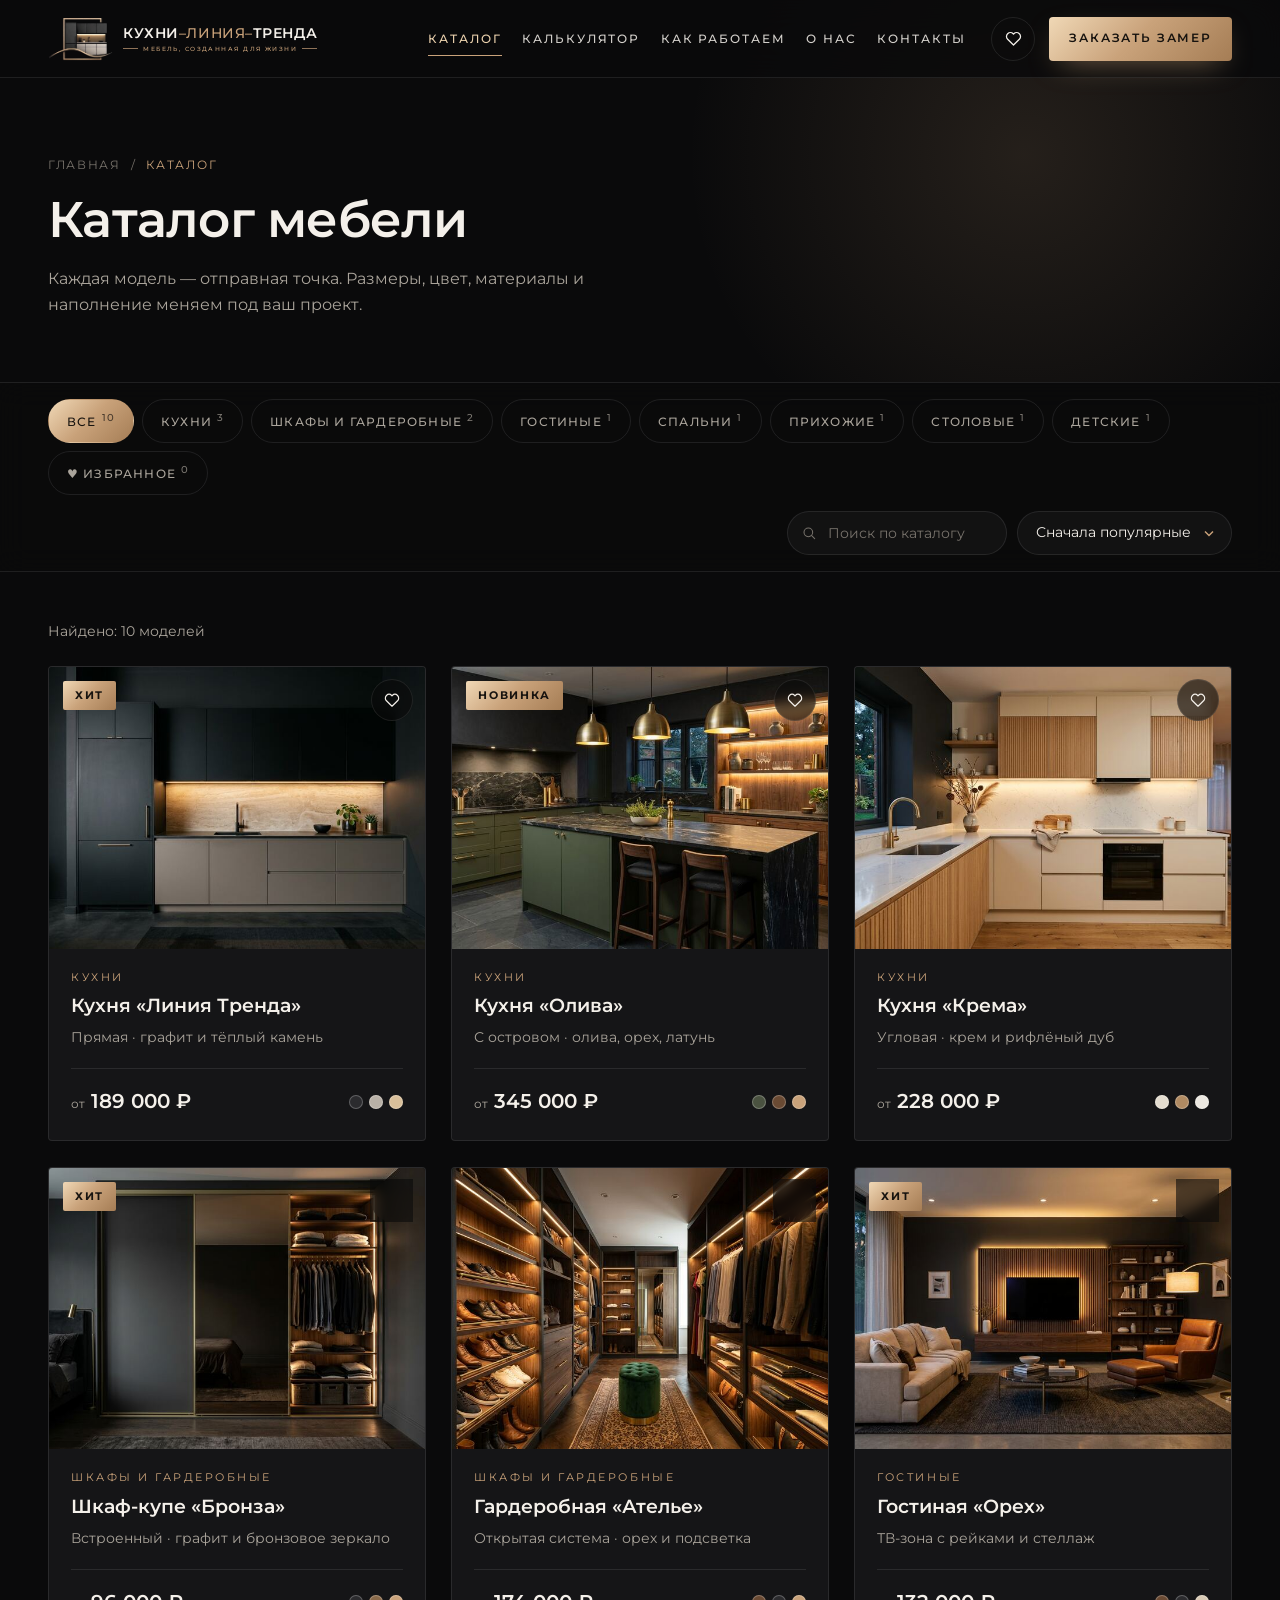
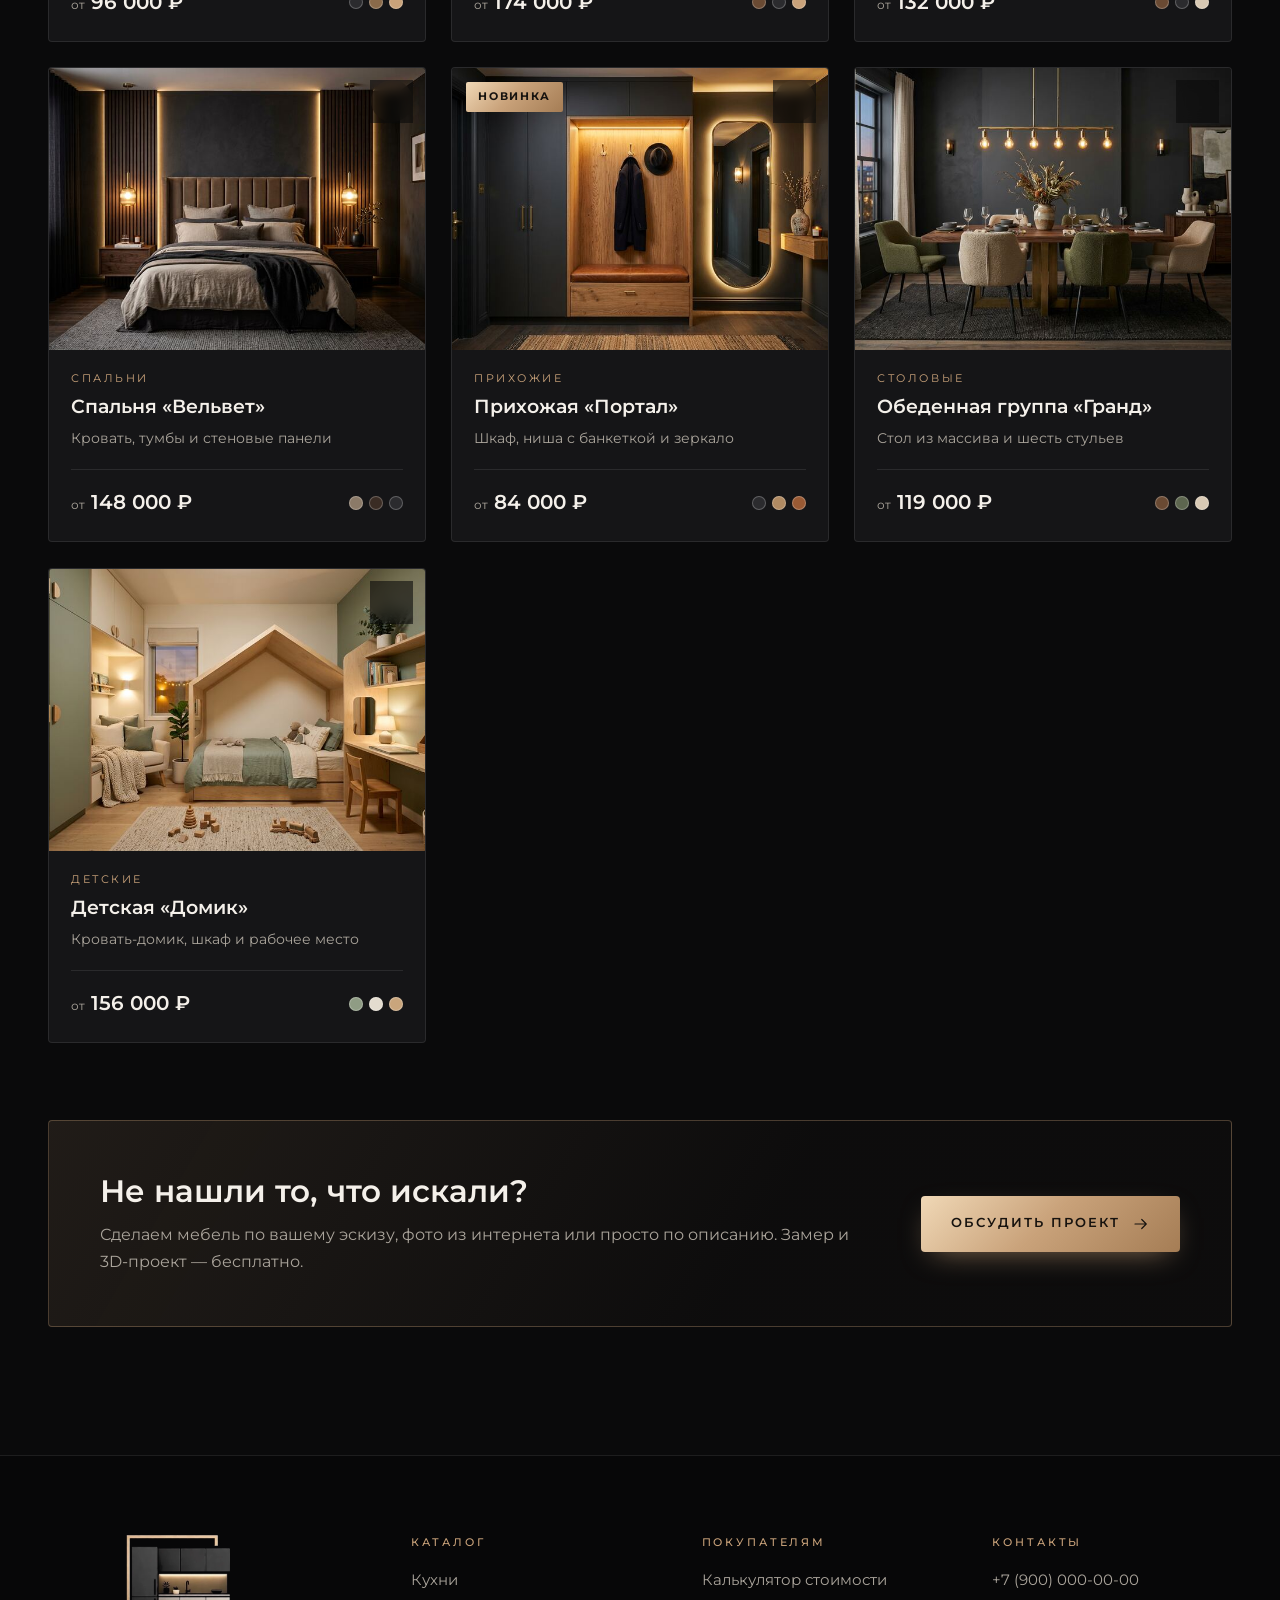
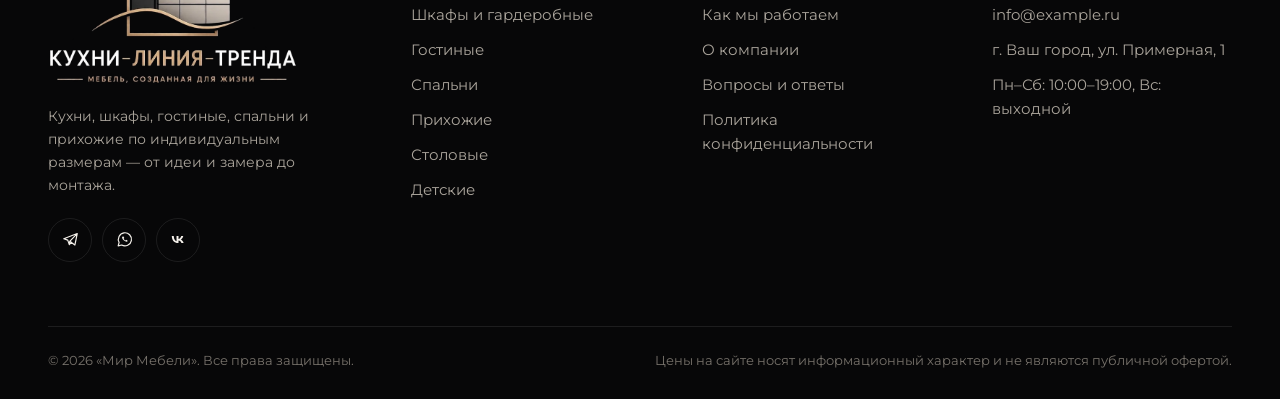
==== commit c9d015b1: "Логотип с картинки: эмблема и надпись «Кухни-Линия-Тренда» в шапке, полный логотип в подвале, новая " ====
--- a/catalog.html
+++ b/catalog.html
@@ -10,7 +10,8 @@
   <meta property="og:title" content="Каталог мебели — Мир Мебели">
   <meta property="og:description" content="Каталог «Мир Мебели»: кухни, шкафы и гардеробные, гостиные, спальни, прихожие, столовые и детские. Любую модель адаптируем под ваши размеры.">
   <meta property="og:image" content="assets/img/kitchen-graphite.jpg">
-  <link rel="icon" href="favicon.svg" type="image/svg+xml">
+  <link rel="icon" href="favicon.png" type="image/png">
+  <link rel="apple-touch-icon" href="apple-touch-icon.png">
   <link rel="preload" href="assets/fonts/montserrat-cyrillic-wght-normal.woff2" as="font" type="font/woff2" crossorigin>
   <link rel="stylesheet" href="css/style.css">
   <script>document.documentElement.classList.add('js')</script>
@@ -21,14 +22,6 @@
     <linearGradient id="lg-gold" x1="0" y1="0" x2="1" y2="1">
       <stop offset="0" stop-color="#f0d8b6"/><stop offset=".5" stop-color="#c9a27a"/><stop offset="1" stop-color="#a07850"/>
     </linearGradient>
-    <symbol id="i-logo" viewBox="0 0 64 64">
-      <path d="M55 15V7H7v50h41" fill="none" stroke="url(#lg-gold)" stroke-width="3"/>
-      <rect x="12" y="13" width="12" height="37" fill="#3a3a3e"/>
-      <rect x="26" y="14" width="33" height="12" fill="#3a3a3e"/>
-      <rect x="26" y="27.5" width="33" height="9" fill="#d9bf9a"/>
-      <rect x="26" y="38" width="33" height="12" fill="#cfc7bc"/>
-      <path d="M1 57c9-5 17-9 26-8s15 6 23 6c6 0 10-2 13-5-3 5-7 8-13 8-9 0-15-6-23-7S10 53 1 57z" fill="url(#lg-gold)"/>
-    </symbol>
     <symbol id="i-arrow" viewBox="0 0 24 24"><path d="M4 12h15m-6-6 6 6-6 6" fill="none" stroke="currentColor" stroke-width="1.6" stroke-linecap="round" stroke-linejoin="round"/></symbol>
     <symbol id="i-heart" viewBox="0 0 24 24"><path d="M12 20.3 4.6 13a4.9 4.9 0 0 1 0-7 5 5 0 0 1 7 0l.4.5.4-.5a5 5 0 0 1 7 0 4.9 4.9 0 0 1 0 7z" stroke="currentColor" stroke-width="1.6" stroke-linejoin="round"/></symbol>
     <symbol id="i-phone" viewBox="0 0 24 24"><path d="M6.5 3.5h3l1.5 4-2 1.4a12 12 0 0 0 6.1 6.100l1.4-2 4 1.500v3a2 2 0 0 1-2.2 2A17 17 0 0 1 4.5 5.700a2 2 0 0 1 2-2.200z" fill="none" stroke="currentColor" stroke-width="1.6" stroke-linejoin="round"/></symbol>
@@ -56,10 +49,10 @@
 
 <header class="header header--solid" data-header>
   <div class="container header__inner">
-    <a class="logo" href="index.html" aria-label="Мир Мебели — на главную">
-        <svg class="logo__mark" aria-hidden="true"><use href="#i-logo"/></svg>
-        <span class="logo__text">
-          <span class="logo__name">Мир <b>Мебели</b></span>
+    <a class="logo" href="index.html" aria-label="Кухни-Линия-Тренда — на главную">
+        <img class="logo__mark" src="assets/img/logo-mark.webp" width="287" height="194" alt="">
+        <span class="logo__text" aria-hidden="true">
+          <span class="logo__name">Кухни<b>–Линия–</b>Тренда</span>
           <span class="logo__tag">Мебель, созданная для жизни</span>
         </span>
       </a>
@@ -147,13 +140,9 @@
   <div class="container">
     <div class="footer__top">
       <div class="footer__brand">
-        <a class="logo" href="index.html" aria-label="Мир Мебели — на главную">
-        <svg class="logo__mark" aria-hidden="true"><use href="#i-logo"/></svg>
-        <span class="logo__text">
-          <span class="logo__name">Мир <b>Мебели</b></span>
-          <span class="logo__tag">Мебель, созданная для жизни</span>
-        </span>
-      </a>
+        <a class="logo logo--full" href="index.html" aria-label="Кухни-Линия-Тренда — на главную">
+          <img src="assets/img/logo-full.webp" width="691" height="420" alt="Кухни-Линия-Тренда. Мебель, созданная для жизни" loading="lazy" decoding="async">
+        </a>
         <p>Кухни, шкафы, гостиные, спальни и прихожие по индивидуальным размерам — от идеи и замера до монтажа.</p>
         <div class="socials" data-socials>
           <a class="icon-btn" href="#" data-social="telegram" aria-label="Telegram" target="_blank" rel="noopener"><svg aria-hidden="true"><use href="#i-tg"/></svg></a>
--- a/css/style.css
+++ b/css/style.css
@@ -174,17 +174,20 @@
 }
 .header.is-scrolled, .header--solid { background: rgba(10, 10, 11, .86); -webkit-backdrop-filter: blur(16px) saturate(140%); backdrop-filter: blur(16px) saturate(140%); border-color: var(--line); }
 .header.is-scrolled { height: 66px; }
-.header__inner { display: flex; align-items: center; gap: clamp(14px, 2vw, 32px); }
-
-.logo { display: inline-flex; align-items: center; gap: 12px; flex: none; }
-.logo__mark { width: 40px; height: 40px; flex: none; }
+.header__inner { display: flex; align-items: center; gap: clamp(14px, 2vw, 28px); }
+
+.logo { display: inline-flex; align-items: center; gap: 10px; flex: none; }
+.logo__mark { height: 44px; width: auto; flex: none; transition: height .4s var(--ease); }
+.header.is-scrolled .logo__mark { height: 40px; }
 .logo__text { display: grid; line-height: 1; }
-.logo__name { font-size: 17px; font-weight: 600; letter-spacing: .14em; text-transform: uppercase; white-space: nowrap; }
-.logo__name b { font-weight: 600; color: var(--gold); }
-.logo__tag { margin-top: 6px; font-size: 7.5px; letter-spacing: .3em; text-transform: uppercase; color: var(--gold); opacity: .85; white-space: nowrap; }
+.logo__name { font-size: 14px; font-weight: 600; letter-spacing: .04em; text-transform: uppercase; white-space: nowrap; }
+.logo__name b { font-weight: 500; color: var(--gold); }
+.logo__tag { display: flex; align-items: center; gap: 5px; margin-top: 6px; font-size: 6px; font-weight: 500; letter-spacing: .24em; text-transform: uppercase; color: var(--gold); white-space: nowrap; }
+.logo__tag::before, .logo__tag::after { content: ''; flex: 1 1 0; min-width: 4px; height: 1px; background: currentColor; opacity: .7; }
+.logo--full img { width: 250px; }
 
 .nav { margin-left: auto; }
-.nav__list { display: flex; gap: clamp(14px, 1.7vw, 26px); }
+.nav__list { display: flex; gap: clamp(14px, 1.6vw, 22px); }
 .nav__link { position: relative; display: block; white-space: nowrap; padding: 8px 0; font-size: 12px; font-weight: 500; letter-spacing: .16em; text-transform: uppercase; color: var(--text); opacity: .86; transition: color .3s, opacity .3s; }
 .nav__link::after { content: ''; position: absolute; left: 0; right: 0; bottom: 0; height: 1px; background: var(--gold); transform: scaleX(0); transform-origin: 100% 50%; transition: transform .45s var(--ease); }
 .nav__link:hover, .nav__link.is-active { color: var(--gold-light); opacity: 1; }
@@ -689,8 +692,9 @@
 
 @media (max-width: 640px) {
   :root { --header-h: 68px; }
-  .logo__mark { width: 36px; height: 36px; }
-  .logo__name { font-size: 15px; }
+  .logo { gap: 10px; }
+  .logo__mark, .header.is-scrolled .logo__mark { height: 40px; }
+  .logo__name { font-size: 13px; }
   .logo__tag { display: none; }
   .header .btn--sm { display: none; }
   .hero__cta .btn { flex: 1 1 100%; }
@@ -724,9 +728,11 @@
   .to-top { right: 14px; bottom: 14px; }
 }
 
-@media (max-width: 380px) {
+@media (max-width: 430px) {
   .logo { gap: 8px; }
-  .logo__name { font-size: 13px; letter-spacing: .1em; }
+  .logo__mark, .header.is-scrolled .logo__mark { height: 36px; }
+  .logo__name { font-size: 12px; letter-spacing: .03em; }
+  .header__inner { gap: 10px; }
   .header__actions { gap: 8px; }
   .header .icon-btn, .burger { width: 40px; height: 40px; }
   .burger i { left: 11px; right: 11px; }
@@ -741,3 +747,12 @@
   .js [data-reveal] { opacity: 1; transform: none; }
   .marquee__track { animation: none; }
 }
+
+@media (max-width: 380px) {
+  .logo__mark, .header.is-scrolled .logo__mark { height: 34px; }
+  .logo__name { font-size: 11px; }
+}
+
+@media (max-width: 345px) {
+  .logo__text { display: none; }
+}
